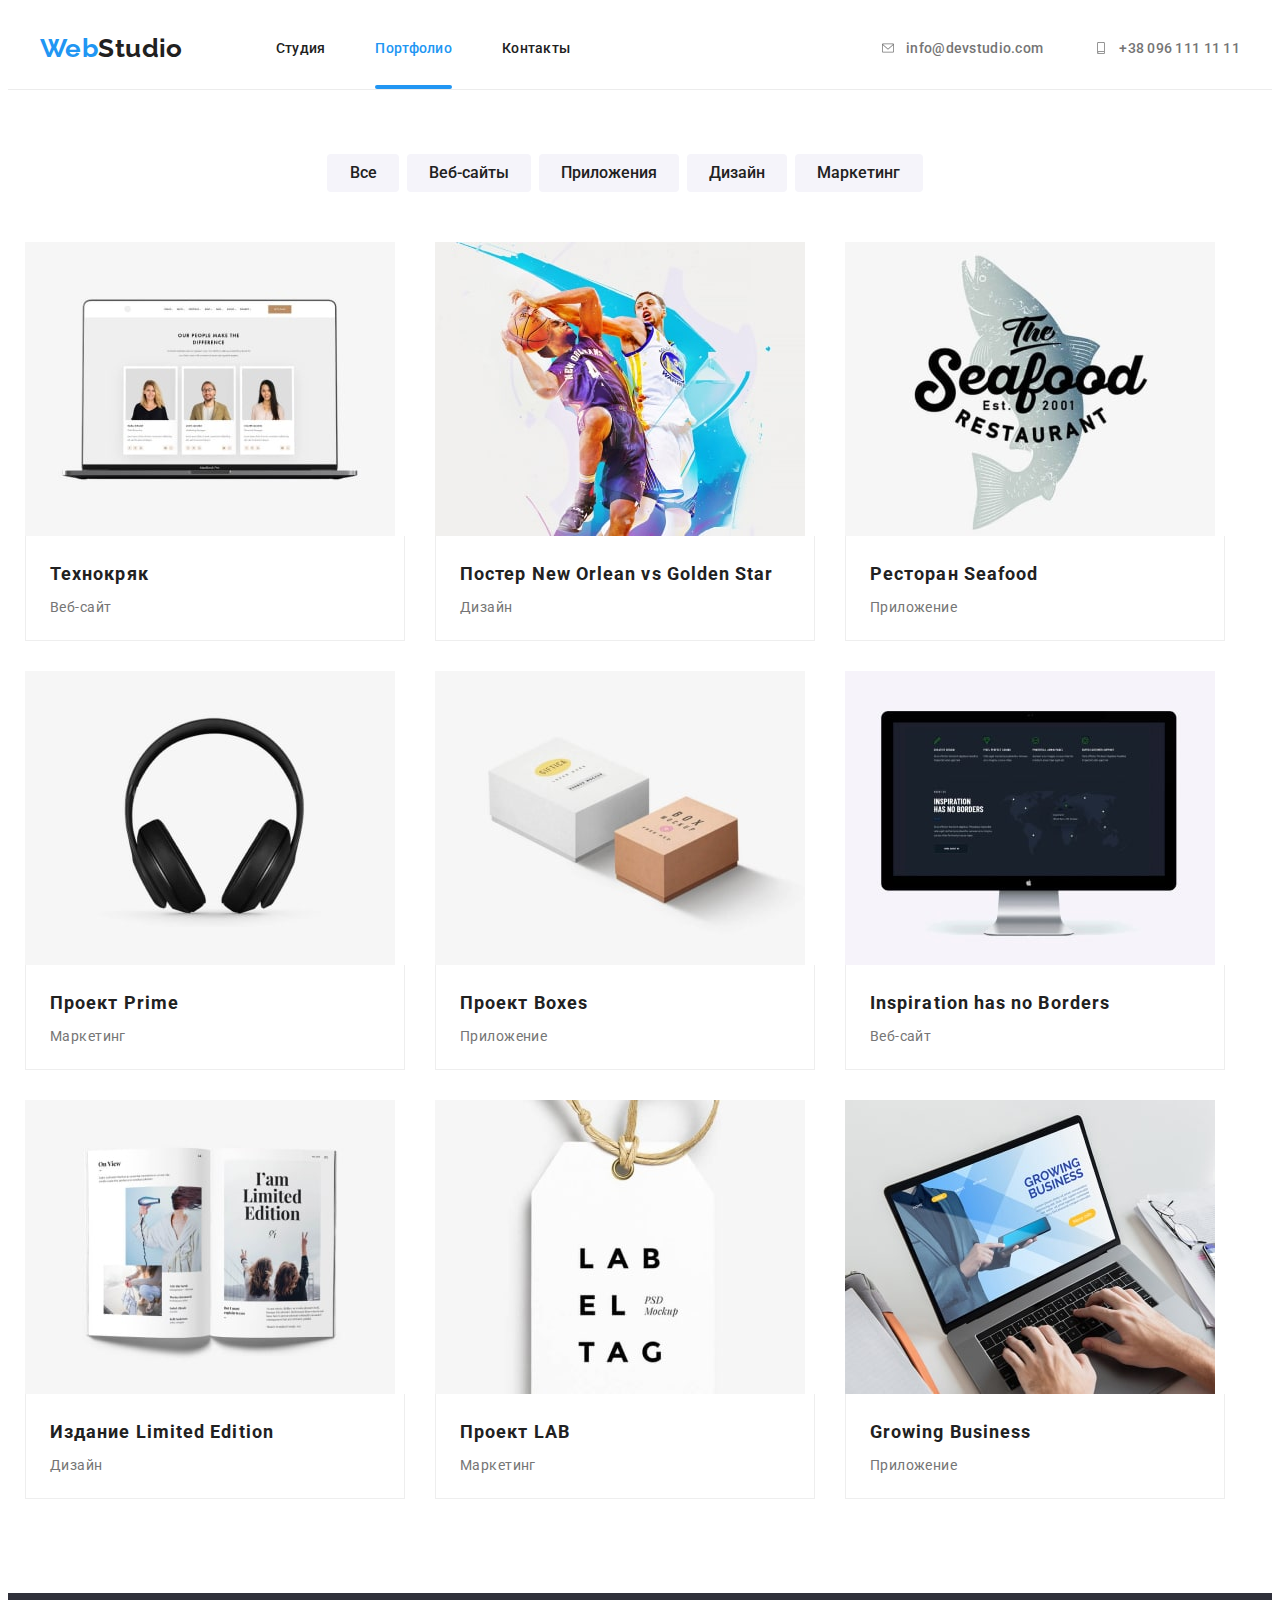
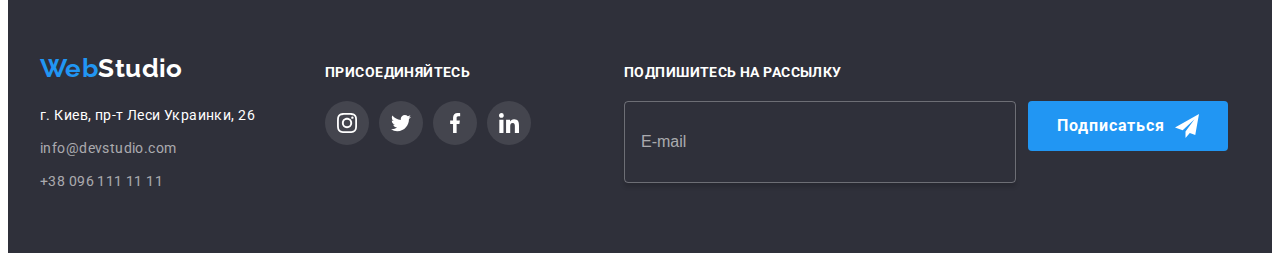
==== portfolio.html @ d6ec1dff "homework-8 created" ====
<!DOCTYPE html>
<html lang="ru">
  <head>
    <meta charset="UTF-8" />
    <meta http-equiv="X-UA-Compatible" content="IE=edge" />
    <meta name="viewport" content="width=device-width, initial-scale=1.0" />
    <title>Студия-портфолио</title>
    <link
      rel="stylesheet"
      href="https://cdnjs.cloudflare.com/ajax/libs/modern-normalize/1.1.0/modern-normalize.min.css"
      integrity="sha512-wpPYUAdjBVSE4KJnH1VR1HeZfpl1ub8YT/NKx4PuQ5NmX2tKuGu6U/JRp5y+Y8XG2tV+wKQpNHVUX03MfMFn9Q=="
      crossorigin="anonymous"
      referrerpolicy="no-referrer"
    />
    <link rel="stylesheet" href="./css/main.min.css" />
    <link rel="preconnect" href="https://fonts.googleapis.com" />
    <link rel="preconnect" href="https://fonts.gstatic.com" crossorigin />
    <link
      href="https://fonts.googleapis.com/css2?family=Raleway:wght@700&family=Roboto:ital,wght@0,400;0,500;0,700;1,900&display=swap"
      rel="stylesheet"
    />
  </head>

  <body>
    <!--Head of page-->
    <!--Head of page-->
    <header class="header">
      <div class="container">
        <a class="logo" href=""
          ><span class="logo--color">Web</span><span>Studio</span></a
        >
        <nav class="nav">
          <ul class="nav__section list">
            <li class="nav__item">
              <a class="nav__links" href="./index.html">Студия</a>
            </li>
            <li class="nav__item">
              <a class="nav__links current-page" href="./portfolio.html"
                >Портфолио</a
              >
            </li>
            <li class="nav__item">
              <a class="nav__links" href="">Контакты</a>
            </li>
          </ul>
        </nav>
        <ul class="contacts list">
          <li class="contacts__item">
            <a class="contact" href="mailto:info@devstudio.com">
              <svg class="contact__icon" width="16" height="12">
                <use href="./images/icons.svg#icon-envelope"></use></svg
              >info@devstudio.com</a
            >
          </li>
          <li class="contact__item">
            <a class="contact" href="tel:+380961111111"
              ><svg class="contact__icon" width="16" height="12">
                <use href="./images/icons.svg#icon-smartphone"></use></svg
              >+38 096 111 11 11</a
            >
          </li>
        </ul>
      </div>
    </header>
    <!--End of head of page-->
    <main>
      <section class="projects section">
        <div class="container">
          <ul class="list filter">
            <li class="filter__item">
              <button class="filter__btn" type="button">Все</button>
            </li>
            <li class="filter__item">
              <button class="filter__btn" type="button">Веб-сайты</button>
            </li>
            <li class="filter__item">
              <button class="filter__btn" type="button">Приложения</button>
            </li>
            <li class="filter__item">
              <button class="filter__btn" type="button">Дизайн</button>
            </li>
            <li class="filter__item">
              <button class="filter__btn" type="button">Маркетинг</button>
            </li>
          </ul>
          <ul class="projects list">
            <li class="projects__item">
              <a class="projects__link" href="">
                <div class="img--wraper">
                  <img
                    src="./images/portfolio-1.jpg"
                    alt="Веб-сатй на ноутбуке"
                    width="370"
                    height="294"
                  />
                  <p class="projects__hide-text">
                    Ресурс предлагает комплексные предложения с разным уровнем
                    функционала и сервисов. Все это позволит посетителю получить
                    исчерпывающие сведения о компании или частном лице.
                  </p>
                </div>
                <div class="projects__description">
                  <h2 class="projects__name">Технокряк</h2>
                  <p class="projects__type">Веб-сайт</p>
                </div>
              </a>
            </li>
            <li class="projects__item">
              <a class="projects__link" href="">
                <div class="img--wraper">
                  <img
                    src="./images/portfolio-2.jpg"
                    alt="Баскетболисты с мячом"
                    width="370"
                    height="294"
                  />
                  <p class="projects__hide-text">
                    Ресурс предлагает комплексные предложения с разным уровнем
                    функционала и сервисов. Все это позволит посетителю получить
                    исчерпывающие сведения о компании или частном лице.
                  </p>
                </div>
                <div class="projects__description">
                  <h2 class="projects__name">
                    Постер New Orlean vs Golden Star
                  </h2>
                  <p class="projects__type">Дизайн</p>
                </div>
              </a>
            </li>
            <li class="projects__item">
              <a class="projects__link" href="">
                <div class="img--wraper">
                  <img
                    src="./images/portfolio-3.jpg"
                    alt="Логотип рыбного ресторана"
                    width="370"
                    height="294"
                  />
                  <p class="projects__hide-text">
                    Ресурс предлагает комплексные предложения с разным уровнем
                    функционала и сервисов. Все это позволит посетителю получить
                    исчерпывающие сведения о компании или частном лице.
                  </p>
                </div>
                <div class="projects__description">
                  <h2 class="projects__name">Ресторан Seafood</h2>
                  <p class="projects__type">Приложение</p>
                </div>
              </a>
            </li>
            <li class="projects__item">
              <a class="projects__link" href="">
                <div class="img--wraper">
                  <img
                    src="./images/portfolio-4.jpg"
                    alt="Наушники"
                    width="370"
                    height="294"
                  />
                  <p class="projects__hide-text">
                    Ресурс предлагает комплексные предложения с разным уровнем
                    функционала и сервисов. Все это позволит посетителю получить
                    исчерпывающие сведения о компании или частном лице.
                  </p>
                </div>
                <div class="projects__description">
                  <h2 class="projects__name">Проект Prime</h2>
                  <p class="projects__type">Маркетинг</p>
                </div>
              </a>
            </li>
            <li class="projects__item">
              <a class="projects__link" href="">
                <div class="img--wraper">
                  <img
                    src="./images/portfolio-5.jpg"
                    alt="Две коробки"
                    width="370"
                    height="294"
                  />
                  <p class="projects__hide-text">
                    Ресурс предлагает комплексные предложения с разным уровнем
                    функционала и сервисов. Все это позволит посетителю получить
                    исчерпывающие сведения о компании или частном лице.
                  </p>
                </div>
                <div class="projects__description">
                  <h2 class="projects__name">Проект Boxes</h2>
                  <p class="projects__type">Приложение</p>
                </div>
              </a>
            </li>
            <li class="projects__item">
              <a class="projects__link" href="">
                <div class="img--wraper">
                  <img
                    src="./images/portfolio-6.jpg"
                    alt="Монитор компьютера"
                    width="370"
                    height="294"
                  />
                  <p class="projects__hide-text">
                    Ресурс предлагает комплексные предложения с разным уровнем
                    функционала и сервисов. Все это позволит посетителю получить
                    исчерпывающие сведения о компании или частном лице.
                  </p>
                </div>
                <div class="projects__description">
                  <h2 class="projects__name">Inspiration has no Borders</h2>
                  <p class="projects__type">Веб-сайт</p>
                </div>
              </a>
            </li>
            <li class="projects__item">
              <a class="projects__link" href="">
                <div class="img--wraper">
                  <img
                    src="./images/portfolio-7.jpg"
                    alt="Разворот журнала"
                    width="370"
                    height="294"
                  />
                  <p class="projects__hide-text">
                    Ресурс предлагает комплексные предложения с разным уровнем
                    функционала и сервисов. Все это позволит посетителю получить
                    исчерпывающие сведения о компании или частном лице.
                  </p>
                </div>
                <div class="projects__description">
                  <h2 class="projects__name">Издание Limited Edition</h2>
                  <p class="projects__type">Дизайн</p>
                </div>
              </a>
            </li>
            <li class="projects__item">
              <a class="projects__link" href="">
                <div class="img--wraper">
                  <img
                    src="./images/portfolio-8.jpg"
                    alt="Бирка с надписью"
                    width="370"
                    height="294"
                  />
                  <p class="projects__hide-text">
                    Ресурс предлагает комплексные предложения с разным уровнем
                    функционала и сервисов. Все это позволит посетителю получить
                    исчерпывающие сведения о компании или частном лице.
                  </p>
                </div>
                <div class="projects__description">
                  <h2 class="projects__name">Проект LAB</h2>
                  <p class="projects__type">Маркетинг</p>
                </div>
              </a>
            </li>
            <li class="projects__item">
              <a class="projects__link" href="">
                <div class="img--wraper">
                  <img
                    src="./images/portfolio-9.jpg"
                    alt="Человек работает за ноутбуком"
                    width="370"
                    height="294"
                  />
                  <p class="projects__hide-text">
                    Ресурс предлагает комплексные предложения с разным уровнем
                    функционала и сервисов. Все это позволит посетителю получить
                    исчерпывающие сведения о компании или частном лице.
                  </p>
                </div>
                <div class="projects__description">
                  <h2 class="projects__name">Growing Business</h2>
                  <p class="projects__type">Приложение</p>
                </div>
              </a>
            </li>
          </ul>
        </div>
      </section>
    </main>
    <!--Footer-->
    <footer class="foot">
      <div class="container footer-cont">
        <div class="logo-address">
          <a class="logo foot-logo" href=""
            ><span class="logo--color">Web</span><span>Studio</span></a
          >
          <address class="address">
            <ul class="list">
              <li class="address__item">
                <p class="address__text">г. Киев, пр-т Леси Украинки, 26</p>
              </li>
              <li class="address__item">
                <a class="address__contact" href="mailto:info@devstudio.com"
                  >info@devstudio.com</a
                >
              </li>
              <li class="address__item">
                <a class="address__contact" href="tel:+380961111111"
                  >+38 096 111 11 11</a
                >
              </li>
            </ul>
          </address>
        </div>
        <div class="footer-social">
          <p class="footer-title">присоединяйтесь</p>
          <ul class="footer-social__list list">
            <li class="footer-social__item">
              <a href="" class="footer-social__link">
                <svg class="footer-social__icon" width="20" height="20">
                  <use href="./images/icons.svg#icon-instagram"></use>
                </svg>
              </a>
            </li>
            <li class="footer-social__item">
              <a href="" class="footer-social__link">
                <svg class="footer-social__icon" width="20" height="20">
                  <use href="./images/icons.svg#icon-twitter"></use>
                </svg>
              </a>
            </li>
            <li class="footer-social__item">
              <a href="" class="footer-social__link">
                <svg class="footer-social__icon" width="20" height="20">
                  <use href="./images/icons.svg#icon-facebook"></use>
                </svg>
              </a>
            </li>
            <li class="footer-social__item">
              <a href="" class="footer-social__link">
                <svg class="footer-social__icon" width="20" height="20">
                  <use href="./images/icons.svg#icon-linkedin"></use>
                </svg>
              </a>
            </li>
          </ul>
        </div>
        <div class="mailing">
          <p class="footer-title">подпишитесь на рассылку</p>
          <form class="email-form">
            <input
              type="email"
              placeholder="E-mail"
              name="email-input"
              id="email-input"
              class="email-form__input"
            />
            <button class="email-form__btn" type="submit">
              <span>Подписаться</span
              ><svg class="email-form__icon" width="24" height="24">
                <use href="./images/icons.svg#icon-send"></use>
              </svg>
            </button>
          </form>
        </div>
      </div>
    </footer>
  </body>
</html>
---- css/main.min.css ----
:root{--title-color: #212121;--white-color: #ffffff;--link-color: #2196f3;--main-text-color: #757575;--icon-color: #afb1b8;--trans-time: 250ms cubic-bezier(0.4, 0, 0.2, 1)}p,h1,h2,h3,h4,h5,ul{margin:0;padding:0}img{display:block}.list{list-style:none}body{font-family:"Roboto",sans-serif;font-weight:400;font-size:14px;line-height:1.7;letter-spacing:.03em;background-color:var(--white-color);color:var(--main-text-color)}.container{width:1200px;padding-left:15px;padding-right:15px;margin:0 auto}.section{padding-top:94px;padding-bottom:94px}.section__title{font-weight:700;font-size:36px;line-height:1.2;text-align:center;color:var(--title-color);margin-bottom:50px}.logo{text-decoration:none;font-family:"Raleway","Gill Sans","Gill Sans MT",Calibri,"Trebuchet MS",sans-serif;font-weight:700;font-size:26px;line-height:1.2;color:var(--title-color)}.img--wraper{position:relative;overflow:hidden}.logo--color{color:var(--link-color)}.header .container{display:flex;align-items:center}.header{border-bottom:1px solid #ececec}.nav{margin-left:93px}.nav__section{display:flex}.nav__item{display:block}.nav__item:not(:last-child){margin-right:50px}.nav__links{display:block;text-decoration:none;font-weight:500;font-size:14px;line-height:1.2;letter-spacing:.02em;color:var(--title-color);padding-top:32px;padding-bottom:32px;transition:color var(--trans-time)}.nav__links:hover,.nav__links:focus{color:var(--link-color)}.current-page{color:var(--link-color);position:relative}.current-page::after{content:"";display:block;width:100%;height:4px;background:var(--link-color);border-radius:2px;position:absolute;left:0;bottom:0}.contact{text-decoration:none;font-weight:500;font-size:14px;line-height:1.2;letter-spacing:.02em;color:var(--main-text-color);display:flex;align-items:center;transition:color var(--trans-time)}.contact:hover,.contact:focus{color:var(--link-color)}.contacts{display:flex;margin-left:auto}.contacts__item:not(:last-child){margin-right:50px}.contact__icon{display:block;margin-right:10px;fill:currentColor}.hero{max-width:1600px;margin:0 auto;background-color:#2f303a;padding-top:200px;padding-bottom:200px;text-align:center;background-image:linear-gradient(rgba(47, 48, 58, 0.4), rgba(47, 48, 58, 0.4)),url(../images/hero-bg.jpg);background-position:center}.hero .container{max-width:696px}.hero__title{font-weight:900;font-size:44px;line-height:1.36;text-align:center;letter-spacing:.06em;text-transform:uppercase;color:var(--white-color);max-width:696px;margin:auto;margin-bottom:30px}.hero__btn{font-family:"Roboto";font-weight:700;font-size:16px;line-height:1.88;text-align:center;padding:10px 32px;letter-spacing:.06em;cursor:pointer;background-color:var(--link-color);color:var(--white-color);border:none;border-radius:4px;transition:background-color var(--trans-time)}.hero__btn:hover,.hero__btn:focus{background-color:#188ce8}.skills__list{display:flex;margin-left:-30px}.skills__item{flex-basis:calc((100% - 120px)/4);margin-left:30px}.skills__card{display:flex;width:270px;height:120px;margin-bottom:30px;border-radius:4px;background-color:#f5f4fa;align-items:center;justify-content:center}.skills__title{font-weight:700;font-size:14px;line-height:1.2;text-transform:uppercase;color:var(--title-color);margin-bottom:10px}.what-doing{padding-top:0}.what-doing__list{display:flex;margin-left:-30px}.what-doing__item{flex-basis:calc((100% - 90px)/3);margin-left:30px}.what-doing__text{display:block;position:absolute;left:0;bottom:0;width:370px;height:70px;padding:27px 82px;text-align:center;text-transform:uppercase;font-weight:700;font-size:14px;line-height:1.15;color:var(--white-color);background-color:rgba(47,48,58,.8)}.team{background-color:#f5f4fa}.team-list{display:flex;margin-left:-30px}.name-card{flex-basis:calc((100% - 120px)/4);margin-left:30px;background:var(--white-color);box-shadow:0px 1px 3px rgba(0,0,0,.12),0px 1px 1px rgba(0,0,0,.14),0px 2px 1px rgba(0,0,0,.2);border-radius:0px 0px 4px 4px}.name-card__title{font-weight:500;font-size:16px;line-height:1.2;text-align:center;color:var(--title-color);margin-bottom:10px}.name-card__position{font-size:16px;line-height:1.2;text-align:center;margin-bottom:16px}.name-card__description{padding:30px 32px}.team-social{display:flex}.team-social__item:not(:last-child){margin-right:10px}.team-social__link{width:44px;height:44px;border-radius:50%;display:flex;justify-content:center;align-items:center;fill:var(--icon-color);transition:background-color var(--trans-time),fill var(--trans-time)}.team-social__link:hover,.team-social__link:focus{background-color:var(--link-color);fill:var(--white-color)}.clients__list{display:flex}.clients__item:not(:last-child){margin-right:30px}.clients__link{display:flex;width:170px;height:92px;border:1px solid var(--icon-color);box-sizing:border-box;border-radius:4px;fill:var(--icon-color);justify-content:center;align-items:center;transition:border-color var(--trans-time),fill var(--trans-time)}.clients__link:hover,.clients__link:focus{border-color:var(--link-color);fill:var(--link-color)}.clients__logo{display:flex}.filter{display:flex;justify-content:center;margin-bottom:50px}.filter__item:not(:last-child){margin-right:8px}.filter__btn{font-family:"Roboto";border:none;font-weight:500;font-size:16px;line-height:1.6;text-align:center;cursor:pointer;background-color:#f5f4fa;color:var(--title-color);padding:6.56px 22.11px;border-radius:4px;transition:background-color var(--trans-time),color var(--trans-time),box-shadow var(--trans-time)}.filter__btn:hover,.filter__btn:focus,.filter__btn:active{background-color:var(--link-color);color:var(--white-color);box-shadow:0px 3px 1px rgba(0,0,0,.1),0px 1px 2px rgba(0,0,0,.08),0px 2px 2px rgba(0,0,0,.12)}.projects{display:flex;flex-wrap:wrap;margin-left:-30px;margin-top:-30px}.projects__item{margin-left:30px;margin-top:30px;flex-basis:calc(33.3333333333% - 30px)}.projects__link{display:block;box-sizing:border-box;text-decoration:none;color:var(--main-text-color);transition:box-shadow var(--trans-time)}.projects__link:hover,.projects__link:focus{box-shadow:0px 1px 1px rgba(0,0,0,.12),0px 4px 4px rgba(0,0,0,.06),1px 4px 6px rgba(0,0,0,.16)}.projects__description{padding:20px 24px;border-left:1px solid #eee;border-right:1px solid #eee;border-bottom:1px solid #eee}.projects__name{font-weight:700;font-size:18px;line-height:2;letter-spacing:.06em;color:var(--title-color);margin-bottom:4px}.projects__hide-text{display:block;position:absolute;width:100%;height:100%;padding:63px 24px;font-size:18px;line-height:1.56;color:var(--white-color);background-color:rgba(33,150,243,.9);transition:transform var(--trans-time)}.projects__link:hover .projects__hide-text,.projects__link:focus .projects__hide-text{transform:translateY(-100%)}.foot{background-color:#2f303a;padding-top:60px;padding-bottom:60px}.foot-logo{display:block;color:var(--white-color);margin-bottom:20px}.address__text{font-style:normal;font-size:14px;line-height:1.7;color:var(--white-color)}.address__contact{text-decoration:none;font-style:normal;font-size:14px;line-height:1.7px;color:rgba(255,255,255,.6);transition:color var(--trans-time)}.address__contact:hover,.address__contact:focus{color:var(--white-color)}.address__item:not(:last-child){margin-bottom:9px}.footer-title{font-weight:700;font-size:14px;line-height:1.2;text-transform:uppercase;color:var(--white-color);margin-bottom:20px}.footer-social__list{display:flex}.footer-social__item:not(:last-child){margin-right:10px}.footer-social__link{width:44px;height:44px;border-radius:50%;display:flex;justify-content:center;align-items:center;fill:var(--white-color);background-color:rgba(255,255,255,.1);transition:background-color var(--trans-time)}.footer-social__link:hover,.footer-social__link:focus{background-color:var(--link-color)}.footer-cont{display:flex;align-items:baseline}.footer-social{margin-left:70px}.mailing{margin-left:93px}.email-form{display:flex;height:50px}.email-form__input{width:358px;height:100%;margin-right:12px;padding:15px 16px;font-size:16px;line-height:1.25;border:1px solid rgba(255,255,255,.3);box-shadow:0px 4px 4px rgba(0,0,0,.15);border-radius:4px;background-color:rgba(0,0,0,0);color:var(--white-color)}.email-form__input::placeholder{font-size:16px;line-height:1.25;color:rgba(255,255,255,.6)}.email-form__btn{display:flex;align-items:center;width:200px;height:50px;padding-top:10px;padding-bottom:10px;justify-content:center;font-family:"Roboto";font-weight:700;font-size:16px;line-height:1.88;letter-spacing:.06em;cursor:pointer;background-color:var(--link-color);color:var(--white-color);border:none;border-radius:4px;transition:background-color var(--trans-time)}.email-form__btn:hover,.email-form__btn:focus{background-color:#188ce8}.email-form__icon{margin-left:10px;fill:var(--white-color)}.backdrop{position:fixed;width:100%;height:100%;top:0;background-color:rgba(0,0,0,.2);transition:opacity var(--trans-time),visibility var(--trans-time)}.modal{position:absolute;top:50%;left:50%;transform:translate(-50%, -50%) scale(1);min-width:528px;min-height:581px;padding:40px;background:var(--white-color);box-shadow:0px 1px 3px rgba(0,0,0,.12),0px 1px 1px rgba(0,0,0,.14),0px 2px 1px rgba(0,0,0,.2);border-radius:4px;transition:transform var(--trans-time),opacity var(--trans-time)}.backdrop .is-hidden .modal{transform:scale(2.5);opacity:.2}.modal__close-btn{position:absolute;display:flex;align-items:center;justify-content:center;top:8px;right:8px;width:30px;height:30px;border-radius:50%;border:1px solid rgba(0,0,0,.1);background-color:rgba(0,0,0,0);cursor:pointer;transition:fill var(--trans-time)}.modal__close-btn:hover,.modal__close-btn:focus{fill:var(--link-color)}.is-hidden{opacity:0;visibility:hidden;pointer-events:none}.modal__title{margin-bottom:12px;font-weight:700;font-size:20px;line-height:1.15;text-align:center;letter-spacing:.03em;color:var(--title-color)}.client-form__label{display:block;margin-bottom:4px;font-size:12px;line-height:1.2;letter-spacing:.01em}.client-form__input{width:100%;height:40px;margin-bottom:10px;padding-left:42px;padding-top:12px;padding-bottom:12px;border:1px solid rgba(33,33,33,.2);border-radius:4px;outline:none;transition:border-color var(--trans-time);cursor:pointer}.input-wrap{position:relative}.client-form__icon{position:absolute;top:0;left:12px;transform:translateY(11px);transition:fill var(--link-color)}.client-form__input:focus{border-color:var(--link-color)}.client-form__input:focus+.client-form__icon{fill:var(--link-color)}.client-form__text{width:100%;height:120px;margin-bottom:20px;padding:12px 16px;border:1px solid rgba(33,33,33,.2);border-radius:4px;outline:none;transition:border-color var(--trans-time);cursor:pointer;resize:none}.client-form__text:focus{border-color:var(--link-color)}.license{display:flex;justify-content:center;align-items:center;margin-bottom:30px}.license__agreement{display:flex;justify-content:center;align-items:center}.license__link{display:inline-block;margin-left:5px;color:var(--link-color)}.license__agreement span{width:16px;height:15px;margin-right:7px;border:2px solid var(--title-color);border-radius:2px;display:flex;justify-content:center;align-items:center;transition:background-color var(--trans-time),border var(--trans-time),border-color var(--trans-time)}.license__check-icon{fill:rgba(0,0,0,0);transition:fill var(--trans-time)}.check-box:checked+.license__agreement span{background-color:var(--link-color);border:none}.check-box:checked+.license__agreement .license__check-icon{fill:var(--white-color)}.check-box:focus+.license__agreement span{border-color:var(--link-color)}.check-box{position:absolute;width:1px;height:1px;margin:-1px;border:0;padding:0;white-space:nowrap;clip-path:inset(100%);clip:rect(0 0 0 0);overflow:hidden}.client-form__send-btn{display:block;width:200px;height:50px;margin:0 auto;font-family:"Roboto";font-weight:700;font-size:16px;line-height:1.88;text-align:center;padding-top:10px;padding-bottom:10px;letter-spacing:.06em;cursor:pointer;background-color:var(--link-color);color:var(--white-color);border:none;box-shadow:0px 4px 4px rgba(0,0,0,.15);border-radius:4px;transition:background-color var(--trans-time)}.client-form__send-btn:hover,.client-form__send-btn:focus{background-color:#188ce8}/*# sourceMappingURL=main.min.css.map */
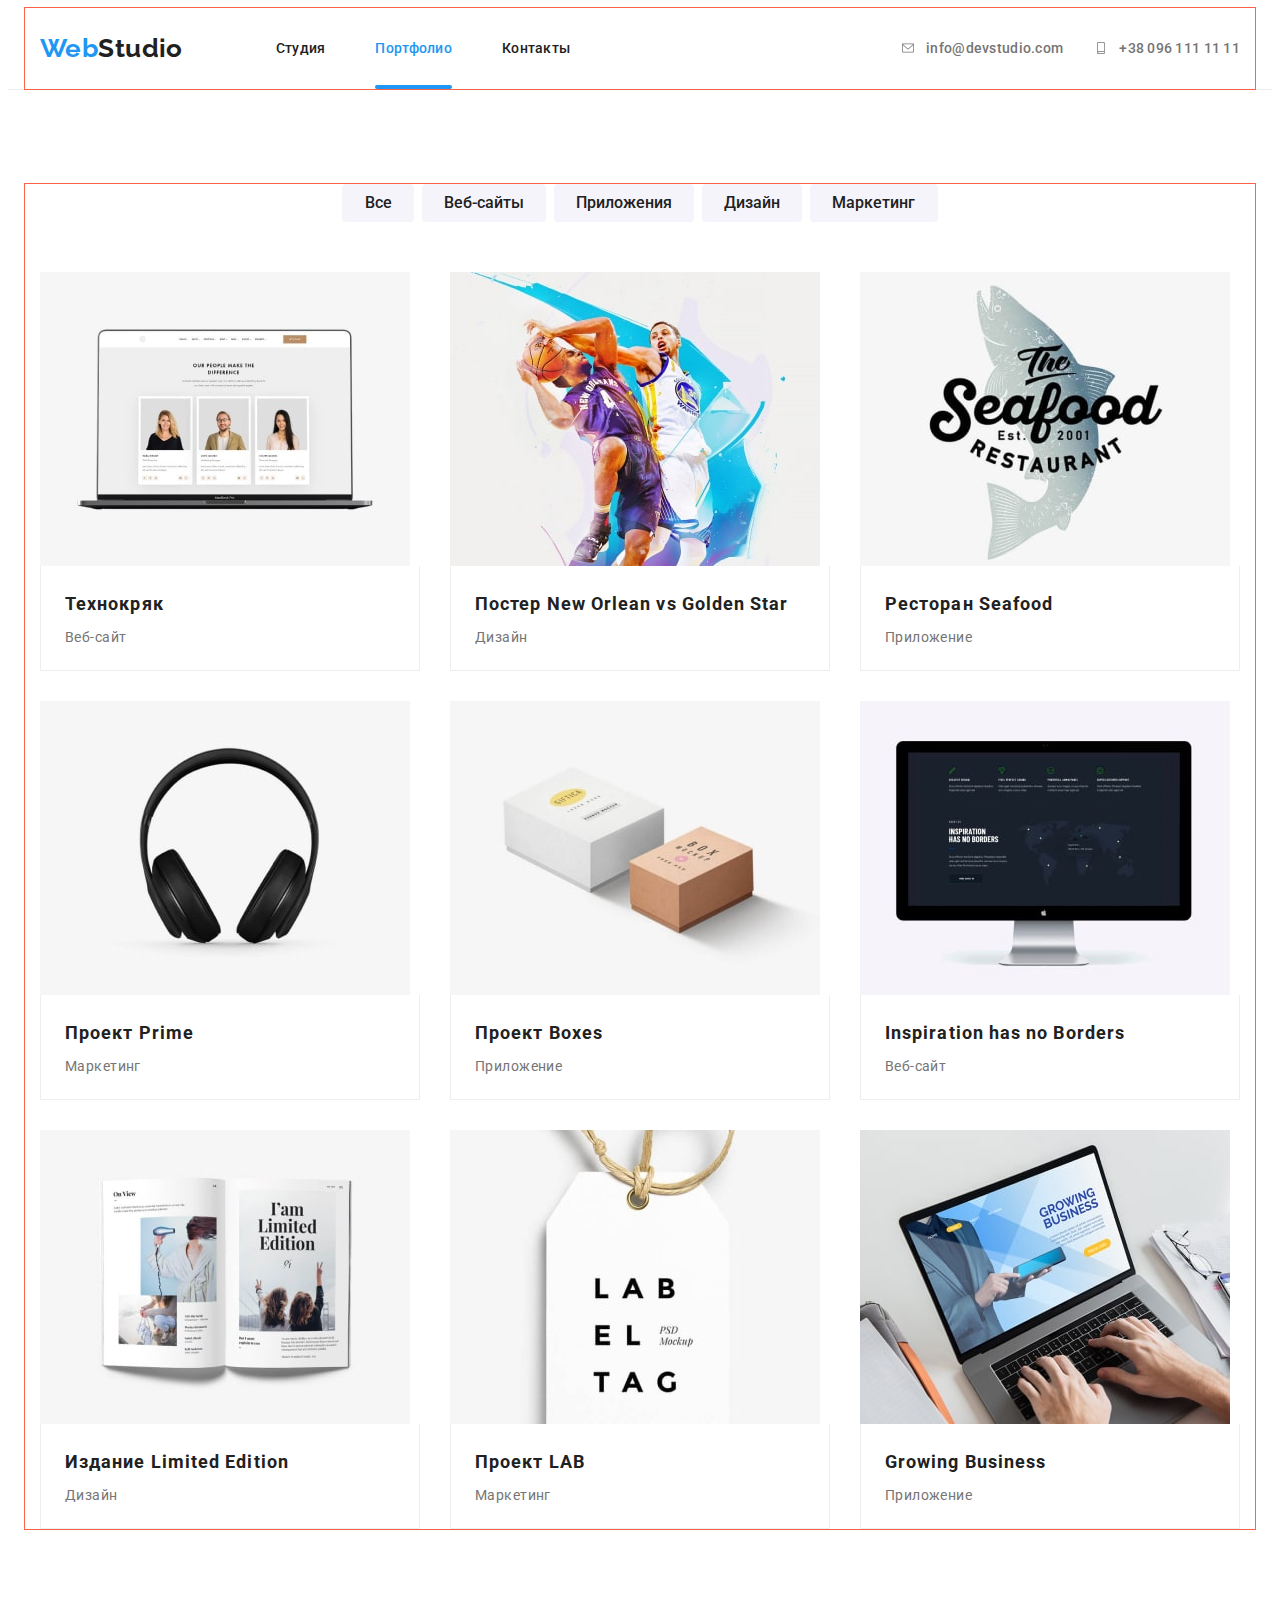
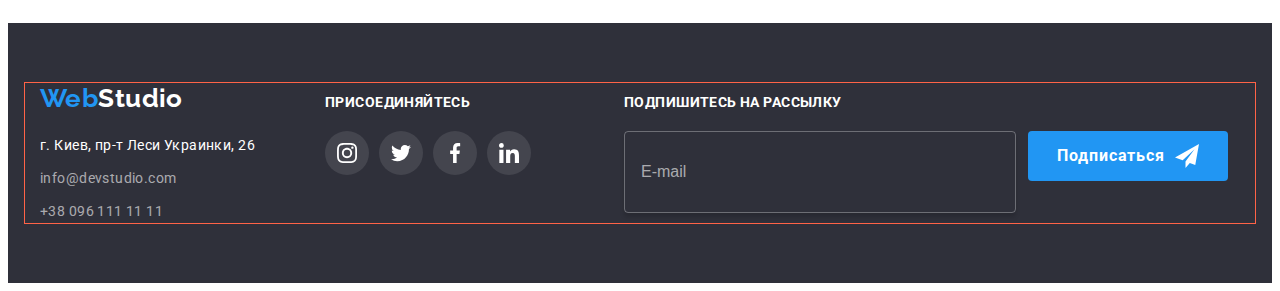
==== commit ad9c572d: "homework-8--mobile and modal left" ====
--- a/portfolio.html
+++ b/portfolio.html
@@ -83,7 +83,7 @@
               <button class="filter__btn" type="button">Маркетинг</button>
             </li>
           </ul>
-          <ul class="projects list">
+          <ul class="projects-list list">
             <li class="projects__item">
               <a class="projects__link" href="">
                 <div class="img--wraper">
@@ -282,60 +282,62 @@
     <!--Footer-->
     <footer class="foot">
       <div class="container footer-cont">
-        <div class="logo-address">
-          <a class="logo foot-logo" href=""
-            ><span class="logo--color">Web</span><span>Studio</span></a
-          >
-          <address class="address">
-            <ul class="list">
-              <li class="address__item">
-                <p class="address__text">г. Киев, пр-т Леси Украинки, 26</p>
+        <div class="tablet--wrapper">
+          <div class="logo-address">
+            <a class="logo foot-logo" href=""
+              ><span class="logo--color">Web</span><span>Studio</span></a
+            >
+            <address class="address">
+              <ul class="list">
+                <li class="address__item">
+                  <p class="address__text">г. Киев, пр-т Леси Украинки, 26</p>
+                </li>
+                <li class="address__item">
+                  <a class="address__contact" href="mailto:info@devstudio.com"
+                    >info@devstudio.com</a
+                  >
+                </li>
+                <li class="address__item">
+                  <a class="address__contact" href="tel:+380961111111"
+                    >+38 096 111 11 11</a
+                  >
+                </li>
+              </ul>
+            </address>
+          </div>
+          <div class="footer-social">
+            <p class="footer-title">присоединяйтесь</p>
+            <ul class="footer-social__list list">
+              <li class="footer-social__item">
+                <a href="" class="footer-social__link">
+                  <svg class="footer-social__icon" width="20" height="20">
+                    <use href="./images/icons.svg#icon-instagram"></use>
+                  </svg>
+                </a>
               </li>
-              <li class="address__item">
-                <a class="address__contact" href="mailto:info@devstudio.com"
-                  >info@devstudio.com</a
-                >
+              <li class="footer-social__item">
+                <a href="" class="footer-social__link">
+                  <svg class="footer-social__icon" width="20" height="20">
+                    <use href="./images/icons.svg#icon-twitter"></use>
+                  </svg>
+                </a>
               </li>
-              <li class="address__item">
-                <a class="address__contact" href="tel:+380961111111"
-                  >+38 096 111 11 11</a
-                >
+              <li class="footer-social__item">
+                <a href="" class="footer-social__link">
+                  <svg class="footer-social__icon" width="20" height="20">
+                    <use href="./images/icons.svg#icon-facebook"></use>
+                  </svg>
+                </a>
+              </li>
+              <li class="footer-social__item">
+                <a href="" class="footer-social__link">
+                  <svg class="footer-social__icon" width="20" height="20">
+                    <use href="./images/icons.svg#icon-linkedin"></use>
+                  </svg>
+                </a>
               </li>
             </ul>
-          </address>
-        </div>
-        <div class="footer-social">
-          <p class="footer-title">присоединяйтесь</p>
-          <ul class="footer-social__list list">
-            <li class="footer-social__item">
-              <a href="" class="footer-social__link">
-                <svg class="footer-social__icon" width="20" height="20">
-                  <use href="./images/icons.svg#icon-instagram"></use>
-                </svg>
-              </a>
-            </li>
-            <li class="footer-social__item">
-              <a href="" class="footer-social__link">
-                <svg class="footer-social__icon" width="20" height="20">
-                  <use href="./images/icons.svg#icon-twitter"></use>
-                </svg>
-              </a>
-            </li>
-            <li class="footer-social__item">
-              <a href="" class="footer-social__link">
-                <svg class="footer-social__icon" width="20" height="20">
-                  <use href="./images/icons.svg#icon-facebook"></use>
-                </svg>
-              </a>
-            </li>
-            <li class="footer-social__item">
-              <a href="" class="footer-social__link">
-                <svg class="footer-social__icon" width="20" height="20">
-                  <use href="./images/icons.svg#icon-linkedin"></use>
-                </svg>
-              </a>
-            </li>
-          </ul>
+          </div>
         </div>
         <div class="mailing">
           <p class="footer-title">подпишитесь на рассылку</p>
--- a/css/main.min.css
+++ b/css/main.min.css
@@ -1 +1 @@
-:root{--title-color: #212121;--white-color: #ffffff;--link-color: #2196f3;--main-text-color: #757575;--icon-color: #afb1b8;--trans-time: 250ms cubic-bezier(0.4, 0, 0.2, 1)}p,h1,h2,h3,h4,h5,ul{margin:0;padding:0}img{display:block}.list{list-style:none}body{font-family:"Roboto",sans-serif;font-weight:400;font-size:14px;line-height:1.7;letter-spacing:.03em;background-color:var(--white-color);color:var(--main-text-color)}.container{width:1200px;padding-left:15px;padding-right:15px;margin:0 auto}.section{padding-top:94px;padding-bottom:94px}.section__title{font-weight:700;font-size:36px;line-height:1.2;text-align:center;color:var(--title-color);margin-bottom:50px}.logo{text-decoration:none;font-family:"Raleway","Gill Sans","Gill Sans MT",Calibri,"Trebuchet MS",sans-serif;font-weight:700;font-size:26px;line-height:1.2;color:var(--title-color)}.img--wraper{position:relative;overflow:hidden}.logo--color{color:var(--link-color)}.header .container{display:flex;align-items:center}.header{border-bottom:1px solid #ececec}.nav{margin-left:93px}.nav__section{display:flex}.nav__item{display:block}.nav__item:not(:last-child){margin-right:50px}.nav__links{display:block;text-decoration:none;font-weight:500;font-size:14px;line-height:1.2;letter-spacing:.02em;color:var(--title-color);padding-top:32px;padding-bottom:32px;transition:color var(--trans-time)}.nav__links:hover,.nav__links:focus{color:var(--link-color)}.current-page{color:var(--link-color);position:relative}.current-page::after{content:"";display:block;width:100%;height:4px;background:var(--link-color);border-radius:2px;position:absolute;left:0;bottom:0}.contact{text-decoration:none;font-weight:500;font-size:14px;line-height:1.2;letter-spacing:.02em;color:var(--main-text-color);display:flex;align-items:center;transition:color var(--trans-time)}.contact:hover,.contact:focus{color:var(--link-color)}.contacts{display:flex;margin-left:auto}.contacts__item:not(:last-child){margin-right:50px}.contact__icon{display:block;margin-right:10px;fill:currentColor}.hero{max-width:1600px;margin:0 auto;background-color:#2f303a;padding-top:200px;padding-bottom:200px;text-align:center;background-image:linear-gradient(rgba(47, 48, 58, 0.4), rgba(47, 48, 58, 0.4)),url(../images/hero-bg.jpg);background-position:center}.hero .container{max-width:696px}.hero__title{font-weight:900;font-size:44px;line-height:1.36;text-align:center;letter-spacing:.06em;text-transform:uppercase;color:var(--white-color);max-width:696px;margin:auto;margin-bottom:30px}.hero__btn{font-family:"Roboto";font-weight:700;font-size:16px;line-height:1.88;text-align:center;padding:10px 32px;letter-spacing:.06em;cursor:pointer;background-color:var(--link-color);color:var(--white-color);border:none;border-radius:4px;transition:background-color var(--trans-time)}.hero__btn:hover,.hero__btn:focus{background-color:#188ce8}.skills__list{display:flex;margin-left:-30px}.skills__item{flex-basis:calc((100% - 120px)/4);margin-left:30px}.skills__card{display:flex;width:270px;height:120px;margin-bottom:30px;border-radius:4px;background-color:#f5f4fa;align-items:center;justify-content:center}.skills__title{font-weight:700;font-size:14px;line-height:1.2;text-transform:uppercase;color:var(--title-color);margin-bottom:10px}.what-doing{padding-top:0}.what-doing__list{display:flex;margin-left:-30px}.what-doing__item{flex-basis:calc((100% - 90px)/3);margin-left:30px}.what-doing__text{display:block;position:absolute;left:0;bottom:0;width:370px;height:70px;padding:27px 82px;text-align:center;text-transform:uppercase;font-weight:700;font-size:14px;line-height:1.15;color:var(--white-color);background-color:rgba(47,48,58,.8)}.team{background-color:#f5f4fa}.team-list{display:flex;margin-left:-30px}.name-card{flex-basis:calc((100% - 120px)/4);margin-left:30px;background:var(--white-color);box-shadow:0px 1px 3px rgba(0,0,0,.12),0px 1px 1px rgba(0,0,0,.14),0px 2px 1px rgba(0,0,0,.2);border-radius:0px 0px 4px 4px}.name-card__title{font-weight:500;font-size:16px;line-height:1.2;text-align:center;color:var(--title-color);margin-bottom:10px}.name-card__position{font-size:16px;line-height:1.2;text-align:center;margin-bottom:16px}.name-card__description{padding:30px 32px}.team-social{display:flex}.team-social__item:not(:last-child){margin-right:10px}.team-social__link{width:44px;height:44px;border-radius:50%;display:flex;justify-content:center;align-items:center;fill:var(--icon-color);transition:background-color var(--trans-time),fill var(--trans-time)}.team-social__link:hover,.team-social__link:focus{background-color:var(--link-color);fill:var(--white-color)}.clients__list{display:flex}.clients__item:not(:last-child){margin-right:30px}.clients__link{display:flex;width:170px;height:92px;border:1px solid var(--icon-color);box-sizing:border-box;border-radius:4px;fill:var(--icon-color);justify-content:center;align-items:center;transition:border-color var(--trans-time),fill var(--trans-time)}.clients__link:hover,.clients__link:focus{border-color:var(--link-color);fill:var(--link-color)}.clients__logo{display:flex}.filter{display:flex;justify-content:center;margin-bottom:50px}.filter__item:not(:last-child){margin-right:8px}.filter__btn{font-family:"Roboto";border:none;font-weight:500;font-size:16px;line-height:1.6;text-align:center;cursor:pointer;background-color:#f5f4fa;color:var(--title-color);padding:6.56px 22.11px;border-radius:4px;transition:background-color var(--trans-time),color var(--trans-time),box-shadow var(--trans-time)}.filter__btn:hover,.filter__btn:focus,.filter__btn:active{background-color:var(--link-color);color:var(--white-color);box-shadow:0px 3px 1px rgba(0,0,0,.1),0px 1px 2px rgba(0,0,0,.08),0px 2px 2px rgba(0,0,0,.12)}.projects{display:flex;flex-wrap:wrap;margin-left:-30px;margin-top:-30px}.projects__item{margin-left:30px;margin-top:30px;flex-basis:calc(33.3333333333% - 30px)}.projects__link{display:block;box-sizing:border-box;text-decoration:none;color:var(--main-text-color);transition:box-shadow var(--trans-time)}.projects__link:hover,.projects__link:focus{box-shadow:0px 1px 1px rgba(0,0,0,.12),0px 4px 4px rgba(0,0,0,.06),1px 4px 6px rgba(0,0,0,.16)}.projects__description{padding:20px 24px;border-left:1px solid #eee;border-right:1px solid #eee;border-bottom:1px solid #eee}.projects__name{font-weight:700;font-size:18px;line-height:2;letter-spacing:.06em;color:var(--title-color);margin-bottom:4px}.projects__hide-text{display:block;position:absolute;width:100%;height:100%;padding:63px 24px;font-size:18px;line-height:1.56;color:var(--white-color);background-color:rgba(33,150,243,.9);transition:transform var(--trans-time)}.projects__link:hover .projects__hide-text,.projects__link:focus .projects__hide-text{transform:translateY(-100%)}.foot{background-color:#2f303a;padding-top:60px;padding-bottom:60px}.foot-logo{display:block;color:var(--white-color);margin-bottom:20px}.address__text{font-style:normal;font-size:14px;line-height:1.7;color:var(--white-color)}.address__contact{text-decoration:none;font-style:normal;font-size:14px;line-height:1.7px;color:rgba(255,255,255,.6);transition:color var(--trans-time)}.address__contact:hover,.address__contact:focus{color:var(--white-color)}.address__item:not(:last-child){margin-bottom:9px}.footer-title{font-weight:700;font-size:14px;line-height:1.2;text-transform:uppercase;color:var(--white-color);margin-bottom:20px}.footer-social__list{display:flex}.footer-social__item:not(:last-child){margin-right:10px}.footer-social__link{width:44px;height:44px;border-radius:50%;display:flex;justify-content:center;align-items:center;fill:var(--white-color);background-color:rgba(255,255,255,.1);transition:background-color var(--trans-time)}.footer-social__link:hover,.footer-social__link:focus{background-color:var(--link-color)}.footer-cont{display:flex;align-items:baseline}.footer-social{margin-left:70px}.mailing{margin-left:93px}.email-form{display:flex;height:50px}.email-form__input{width:358px;height:100%;margin-right:12px;padding:15px 16px;font-size:16px;line-height:1.25;border:1px solid rgba(255,255,255,.3);box-shadow:0px 4px 4px rgba(0,0,0,.15);border-radius:4px;background-color:rgba(0,0,0,0);color:var(--white-color)}.email-form__input::placeholder{font-size:16px;line-height:1.25;color:rgba(255,255,255,.6)}.email-form__btn{display:flex;align-items:center;width:200px;height:50px;padding-top:10px;padding-bottom:10px;justify-content:center;font-family:"Roboto";font-weight:700;font-size:16px;line-height:1.88;letter-spacing:.06em;cursor:pointer;background-color:var(--link-color);color:var(--white-color);border:none;border-radius:4px;transition:background-color var(--trans-time)}.email-form__btn:hover,.email-form__btn:focus{background-color:#188ce8}.email-form__icon{margin-left:10px;fill:var(--white-color)}.backdrop{position:fixed;width:100%;height:100%;top:0;background-color:rgba(0,0,0,.2);transition:opacity var(--trans-time),visibility var(--trans-time)}.modal{position:absolute;top:50%;left:50%;transform:translate(-50%, -50%) scale(1);min-width:528px;min-height:581px;padding:40px;background:var(--white-color);box-shadow:0px 1px 3px rgba(0,0,0,.12),0px 1px 1px rgba(0,0,0,.14),0px 2px 1px rgba(0,0,0,.2);border-radius:4px;transition:transform var(--trans-time),opacity var(--trans-time)}.backdrop .is-hidden .modal{transform:scale(2.5);opacity:.2}.modal__close-btn{position:absolute;display:flex;align-items:center;justify-content:center;top:8px;right:8px;width:30px;height:30px;border-radius:50%;border:1px solid rgba(0,0,0,.1);background-color:rgba(0,0,0,0);cursor:pointer;transition:fill var(--trans-time)}.modal__close-btn:hover,.modal__close-btn:focus{fill:var(--link-color)}.is-hidden{opacity:0;visibility:hidden;pointer-events:none}.modal__title{margin-bottom:12px;font-weight:700;font-size:20px;line-height:1.15;text-align:center;letter-spacing:.03em;color:var(--title-color)}.client-form__label{display:block;margin-bottom:4px;font-size:12px;line-height:1.2;letter-spacing:.01em}.client-form__input{width:100%;height:40px;margin-bottom:10px;padding-left:42px;padding-top:12px;padding-bottom:12px;border:1px solid rgba(33,33,33,.2);border-radius:4px;outline:none;transition:border-color var(--trans-time);cursor:pointer}.input-wrap{position:relative}.client-form__icon{position:absolute;top:0;left:12px;transform:translateY(11px);transition:fill var(--link-color)}.client-form__input:focus{border-color:var(--link-color)}.client-form__input:focus+.client-form__icon{fill:var(--link-color)}.client-form__text{width:100%;height:120px;margin-bottom:20px;padding:12px 16px;border:1px solid rgba(33,33,33,.2);border-radius:4px;outline:none;transition:border-color var(--trans-time);cursor:pointer;resize:none}.client-form__text:focus{border-color:var(--link-color)}.license{display:flex;justify-content:center;align-items:center;margin-bottom:30px}.license__agreement{display:flex;justify-content:center;align-items:center}.license__link{display:inline-block;margin-left:5px;color:var(--link-color)}.license__agreement span{width:16px;height:15px;margin-right:7px;border:2px solid var(--title-color);border-radius:2px;display:flex;justify-content:center;align-items:center;transition:background-color var(--trans-time),border var(--trans-time),border-color var(--trans-time)}.license__check-icon{fill:rgba(0,0,0,0);transition:fill var(--trans-time)}.check-box:checked+.license__agreement span{background-color:var(--link-color);border:none}.check-box:checked+.license__agreement .license__check-icon{fill:var(--white-color)}.check-box:focus+.license__agreement span{border-color:var(--link-color)}.check-box{position:absolute;width:1px;height:1px;margin:-1px;border:0;padding:0;white-space:nowrap;clip-path:inset(100%);clip:rect(0 0 0 0);overflow:hidden}.client-form__send-btn{display:block;width:200px;height:50px;margin:0 auto;font-family:"Roboto";font-weight:700;font-size:16px;line-height:1.88;text-align:center;padding-top:10px;padding-bottom:10px;letter-spacing:.06em;cursor:pointer;background-color:var(--link-color);color:var(--white-color);border:none;box-shadow:0px 4px 4px rgba(0,0,0,.15);border-radius:4px;transition:background-color var(--trans-time)}.client-form__send-btn:hover,.client-form__send-btn:focus{background-color:#188ce8}/*# sourceMappingURL=main.min.css.map */+:root{--title-color: #212121;--white-color: #ffffff;--link-color: #2196f3;--main-text-color: #757575;--icon-color: #afb1b8;--trans-time: 250ms cubic-bezier(0.4, 0, 0.2, 1)}p,h1,h2,h3,h4,h5,ul{margin:0;padding:0}img{display:block}.list{list-style:none}body{font-family:"Roboto",sans-serif;font-weight:400;font-size:14px;line-height:1.7;letter-spacing:.03em;background-color:var(--white-color);color:var(--main-text-color)}.container{padding-left:15px;padding-right:15px;margin:0 auto;outline:1px solid tomato}@media screen and (min-width: 480px){.container{width:480px}}@media screen and (min-width: 768px){.container{width:768px}}@media screen and (min-width: 1200px){.container{width:1200px}}.section{padding-top:60px;padding-bottom:60px}@media screen and (min-width: 1200px){.section{padding-top:94px;padding-bottom:94px}}.section__title{font-weight:700;font-size:28px;line-height:1.2;text-align:center;color:var(--title-color);margin-bottom:30px}@media screen and (min-width: 1200px){.section__title{font-size:36px;margin-bottom:50px}}.logo{text-decoration:none;font-family:"Raleway","Gill Sans","Gill Sans MT",Calibri,"Trebuchet MS",sans-serif;font-weight:700;font-size:24px;line-height:1.2;color:var(--title-color)}@media screen and (min-width: 1200px){.logo{font-size:26px}}.img--wraper{position:relative;overflow:hidden}.logo--color{color:var(--link-color)}.header .container{display:flex;align-items:center}.header{border-bottom:1px solid #ececec}@media screen and (max-width: 767px){.nav{display:none}}@media screen and (min-width: 768px){.nav{margin-left:88px}}@media screen and (min-width: 1200px){.nav{margin-left:93px}}.nav__section{display:flex}.nav__item{display:block}.nav__item:not(:last-child){margin-right:50px}.nav__links{display:block;text-decoration:none;font-weight:500;font-size:14px;line-height:1.2;letter-spacing:.02em;color:var(--title-color);padding-top:32px;padding-bottom:32px;transition:color var(--trans-time)}.nav__links:hover,.nav__links:focus{color:var(--link-color)}.current-page{color:var(--link-color);position:relative}.current-page::after{content:"";display:block;width:100%;height:4px;background:var(--link-color);border-radius:2px;position:absolute;left:0;bottom:0}.contact{text-decoration:none;font-weight:500;font-size:12px;line-height:1.2;letter-spacing:.02em;color:var(--main-text-color);display:flex;align-items:center;transition:color var(--trans-time)}.contact:hover,.contact:focus{color:var(--link-color)}@media screen and (min-width: 1200px){.contact{font-size:14px}}@media screen and (max-width: 767px){.contacts{display:none}}@media screen and (min-width: 768px){.contacts{margin-left:auto}}@media screen and (min-width: 1200px){.contacts{display:flex;margin-left:auto}}@media screen and (min-width: 1200px){.contacts__item:not(:last-child){margin-right:30px}}.contact__icon{display:block;margin-right:10px;fill:currentColor}.hero{width:100%;margin:0 auto;background-color:#2f303a;padding-top:200px;padding-bottom:200px;text-align:center;background-image:linear-gradient(rgba(47, 48, 58, 0.4), rgba(47, 48, 58, 0.4)),url(../images/hero-bg.jpg);background-position:center}@media screen and (min-width: 1200px){.hero{max-width:1600px}}.hero .container{max-width:360px;padding:0}@media screen and (min-width: 1200px){.hero .container{max-width:696px}}.hero__title{font-weight:900;font-size:26px;line-height:1.62;text-align:center;letter-spacing:.06em;text-transform:uppercase;color:var(--white-color);max-width:360px;margin:auto;margin-bottom:30px}@media screen and (min-width: 1200px){.hero__title{max-width:696px;font-size:44px;line-height:1.36}}.hero__btn{font-family:"Roboto";font-weight:700;font-size:16px;line-height:1.88;text-align:center;padding:10px 32px;letter-spacing:.06em;cursor:pointer;background-color:var(--link-color);color:var(--white-color);border:none;border-radius:4px;transition:background-color var(--trans-time)}.hero__btn:hover,.hero__btn:focus{background-color:#188ce8}@media screen and (min-width: 768px){.skills__list{display:flex;flex-wrap:wrap;margin-left:-30px}}.skills__item:not(:last-child){margin-bottom:30px}@media screen and (min-width: 768px){.skills__item{flex-basis:calc((100% - 60px)/2);margin-left:30px}.skills__item:not(:last-child){margin-bottom:0px}}@media screen and (min-width: 1200px){.skills__item{flex-basis:calc((100% - 120px)/4)}}.skills__card{display:flex;width:100%;height:120px;margin-bottom:30px;border-radius:4px;background-color:#f5f4fa;align-items:center;justify-content:center}.skills__title{font-weight:700;font-size:14px;line-height:1.2;text-transform:uppercase;color:var(--title-color);margin-bottom:10px}@media screen and (max-width: 767px){.skills__title{text-align:center}}.what-doing{padding-top:0}@media screen and (max-width: 1199px){.what-doing{display:none}}.what-doing__list{display:flex;margin-left:-30px}.what-doing__item{flex-basis:calc((100% - 90px)/3);margin-left:30px}.what-doing__text{display:block;position:absolute;left:0;bottom:0;width:370px;height:70px;padding:27px 82px;text-align:center;text-transform:uppercase;font-weight:700;font-size:14px;line-height:1.15;color:var(--white-color);background-color:rgba(47,48,58,.8)}.team{background-color:#f5f4fa}@media screen and (min-width: 768px){.team-list{display:flex;flex-wrap:wrap;margin-left:-30px;margin-top:-30px}}.name-card{background:var(--white-color);box-shadow:0px 1px 3px rgba(0,0,0,.12),0px 1px 1px rgba(0,0,0,.14),0px 2px 1px rgba(0,0,0,.2);border-radius:0px 0px 4px 4px}.name-card:not(:last-child){margin-bottom:30px}@media screen and (min-width: 768px){.name-card{flex-basis:calc((100% - 60px)/2);margin-left:30px;margin-top:30px}.name-card:not(:last-child){margin-bottom:0px}}@media screen and (min-width: 1200px){.name-card{flex-basis:calc((100% - 120px)/4)}}.name-card__title{font-weight:500;font-size:16px;line-height:1.2;text-align:center;color:var(--title-color);margin-bottom:10px}.name-card__position{font-size:16px;line-height:1.2;text-align:center;margin-bottom:16px}.name-card__description{padding:30px 32px}.team-social{display:flex;justify-content:center}.team-social__item:not(:last-child){margin-right:10px}.team-social__link{width:44px;height:44px;border-radius:50%;display:flex;justify-content:center;align-items:center;fill:var(--icon-color);transition:background-color var(--trans-time),fill var(--trans-time)}.team-social__link:hover,.team-social__link:focus{background-color:var(--link-color);fill:var(--white-color)}.clients__list{display:flex}@media screen and (max-width: 1199px){.clients__list{flex-wrap:wrap;margin-left:-30px;margin-top:-30px}}@media screen and (max-width: 767px){.clients__item{flex-basis:calc((100% - 60px)/2);margin-left:30px;margin-top:30px}}@media screen and (min-width: 768px){.clients__item{flex-basis:calc((100% - 90px)/3);margin-left:30px;margin-top:30px}}@media screen and (min-width: 1200px){.clients__item{margin-left:0;margin-top:0}.clients__item:not(:last-child){margin-right:30px}}.clients__link{display:flex;width:100%;height:92px;border:1px solid var(--icon-color);box-sizing:border-box;border-radius:4px;fill:var(--icon-color);justify-content:center;align-items:center;transition:border-color var(--trans-time),fill var(--trans-time)}.clients__link:hover,.clients__link:focus{border-color:var(--link-color);fill:var(--link-color)}.clients__logo{display:flex}.filter{display:flex;flex-wrap:wrap;margin-bottom:40px;justify-content:flex-start}@media screen and (min-width: 768px){.filter{flex-wrap:nowrap;justify-content:center;margin-bottom:30px}}@media screen and (min-width: 1200px){.filter{margin-bottom:50px}}.filter__item:not(:last-child){margin-right:8px}.filter__item:nth-child(4),.filter__item:nth-child(5){margin-top:15px}@media screen and (min-width: 768px){.filter__item:nth-child(4),.filter__item:nth-child(5){margin-top:0}}.filter__btn{font-family:"Roboto";border:none;font-weight:500;font-size:16px;line-height:1.6;text-align:center;cursor:pointer;background-color:#f5f4fa;color:var(--title-color);padding:6.56px 22.11px;border-radius:4px;transition:background-color var(--trans-time),color var(--trans-time),box-shadow var(--trans-time)}.filter__btn:hover,.filter__btn:focus,.filter__btn:active{background-color:var(--link-color);color:var(--white-color);box-shadow:0px 3px 1px rgba(0,0,0,.1),0px 1px 2px rgba(0,0,0,.08),0px 2px 2px rgba(0,0,0,.12)}@media screen and (min-width: 768px){.projects-list{display:flex;flex-wrap:wrap;margin-left:-30px;margin-top:-30px}}.projects__item{width:100%}.projects__item:not(:last-child){margin-bottom:30px}@media screen and (min-width: 768px)and (max-width: 1199px){.projects__item{width:354px;margin-left:30px;margin-top:30px;flex-basis:calc(50% - 30px)}.projects__item:not(:last-child){margin-bottom:0px}.projects__item:nth-child(1) .projects__description{padding-bottom:56px}}@media screen and (min-width: 1200px){.projects__item{margin-left:30px;margin-top:30px;flex-basis:calc(33.3333333333% - 30px)}.projects__item:not(:last-child){margin-bottom:0px}}.projects__link{display:block;box-sizing:border-box;width:100%;text-decoration:none;color:var(--main-text-color);transition:box-shadow var(--trans-time)}.projects__link:hover,.projects__link:focus{box-shadow:0px 1px 1px rgba(0,0,0,.12),0px 4px 4px rgba(0,0,0,.06),1px 4px 6px rgba(0,0,0,.16)}@media screen and (min-width: 768){.projects__link{width:354px}}.projects__description{padding:20px 24px;border-left:1px solid #eee;border-right:1px solid #eee;border-bottom:1px solid #eee}.projects__name{font-weight:700;font-size:18px;line-height:2;letter-spacing:.06em;color:var(--title-color);margin-bottom:4px}.projects__hide-text{display:block;position:absolute;width:100%;height:100%;padding:63px 24px;font-size:18px;line-height:1.56;color:var(--white-color);background-color:rgba(33,150,243,.9);transition:transform var(--trans-time)}.projects__link:hover .projects__hide-text,.projects__link:focus .projects__hide-text{transform:translateY(-100%)}.foot{background-color:#2f303a;padding-top:60px;padding-bottom:60px}.foot-logo{display:block;color:var(--white-color);margin-bottom:20px}.address__text{font-style:normal;font-size:14px;line-height:1.7;color:var(--white-color)}.address__contact{text-decoration:none;font-style:normal;font-size:14px;line-height:1.7px;color:rgba(255,255,255,.6);transition:color var(--trans-time)}.address__contact:hover,.address__contact:focus{color:var(--white-color)}.address__item:not(:last-child){margin-bottom:9px}@media screen and (max-width: 767px){.address{margin-bottom:60px}}.footer-title{font-weight:700;font-size:14px;line-height:1.2;text-transform:uppercase;color:var(--white-color);margin-bottom:20px}.footer-social__list{display:flex}@media screen and (max-width: 767px){.footer-social__list{justify-content:center}}.footer-social__item:not(:last-child){margin-right:10px}.footer-social__link{width:44px;height:44px;border-radius:50%;display:flex;justify-content:center;align-items:center;fill:var(--white-color);background-color:rgba(255,255,255,.1);transition:background-color var(--trans-time)}.footer-social__link:hover,.footer-social__link:focus{background-color:var(--link-color)}@media screen and (min-width: 768px){.tablet--wrapper{display:flex;align-items:baseline;margin-left:76px;margin-bottom:60px}}@media screen and (min-width: 1200px){.tablet--wrapper{align-items:baseline;margin-left:0;margin-bottom:0}}.footer-cont{text-align:center}@media screen and (min-width: 1200px){.footer-cont{text-align:left;display:flex;align-items:baseline}}@media screen and (max-width: 767px){.footer-social{margin-bottom:60px}}@media screen and (min-width: 768px){.footer-social{margin-left:165px}}@media screen and (min-width: 1200px){.footer-social{margin-left:70px;text-align:left}}@media screen and (min-width: 1200px){.mailing{margin-left:93px;text-align:left}}@media screen and (min-width: 1200px){.email-form{display:flex;height:50px}}.email-form__input{width:100%;height:50px;margin-right:12px;padding:15px 16px;font-size:16px;line-height:1.25;border:1px solid rgba(255,255,255,.3);box-shadow:0px 4px 4px rgba(0,0,0,.15);border-radius:4px;background-color:rgba(0,0,0,0);color:var(--white-color)}.email-form__input::placeholder{font-size:16px;line-height:1.25;color:rgba(255,255,255,.6)}@media screen and (max-width: 1199px){.email-form__input{margin-bottom:20px;max-width:450px}}@media screen and (min-width: 1200px){.email-form__input{width:358px}}.email-form__btn{margin:0 auto;display:flex;align-items:center;width:200px;height:50px;padding-top:10px;padding-bottom:10px;justify-content:center;font-family:"Roboto";font-weight:700;font-size:16px;line-height:1.88;letter-spacing:.06em;cursor:pointer;background-color:var(--link-color);color:var(--white-color);border:none;border-radius:4px;transition:background-color var(--trans-time)}.email-form__btn:hover,.email-form__btn:focus{background-color:#188ce8}.email-form__icon{margin-left:10px;fill:var(--white-color)}.backdrop{position:fixed;width:100%;height:100%;top:0;background-color:rgba(0,0,0,.2);transition:opacity var(--trans-time),visibility var(--trans-time);overflow-y:scroll}.modal{position:absolute;top:50%;left:50%;transform:translate(-50%, -50%) scale(1);width:450px;height:609px;padding:40px;background:var(--white-color);box-shadow:0px 1px 3px rgba(0,0,0,.12),0px 1px 1px rgba(0,0,0,.14),0px 2px 1px rgba(0,0,0,.2);border-radius:4px;transition:transform var(--trans-time),opacity var(--trans-time)}@media screen and (min-width: 900px){.modal{position:absolute;top:50%;left:50%;transform:translate(-50%, -50%) scale(1);min-width:528px;min-height:581px}}.backdrop .is-hidden .modal{transform:scale(2.5);opacity:.2}.modal__close-btn{position:absolute;display:flex;align-items:center;justify-content:center;top:8px;right:8px;width:30px;height:30px;border-radius:50%;border:1px solid rgba(0,0,0,.1);background-color:rgba(0,0,0,0);cursor:pointer;transition:fill var(--trans-time)}.modal__close-btn:hover,.modal__close-btn:focus{fill:var(--link-color)}.is-hidden{opacity:0;visibility:hidden;pointer-events:none}.modal__title{margin-bottom:12px;font-weight:700;font-size:20px;line-height:1.15;text-align:center;letter-spacing:.03em;color:var(--title-color)}.client-form__label{display:block;margin-bottom:4px;font-size:12px;line-height:1.2;letter-spacing:.01em}.client-form__input{width:100%;height:40px;margin-bottom:10px;padding-left:42px;padding-top:12px;padding-bottom:12px;border:1px solid rgba(33,33,33,.2);border-radius:4px;outline:none;transition:border-color var(--trans-time);cursor:pointer}.input-wrap{position:relative}.client-form__icon{position:absolute;top:0;left:12px;transform:translateY(11px);transition:fill var(--link-color)}.client-form__input:focus{border-color:var(--link-color)}.client-form__input:focus+.client-form__icon{fill:var(--link-color)}.client-form__text{width:100%;height:120px;margin-bottom:20px;padding:12px 16px;border:1px solid rgba(33,33,33,.2);border-radius:4px;outline:none;transition:border-color var(--trans-time);cursor:pointer;resize:none}.client-form__text:focus{border-color:var(--link-color)}.license{display:flex;justify-content:center;align-items:center;margin-bottom:30px}.license__agreement{display:inline-flex;justify-content:center;align-items:center;font-size:12px;line-height:1.2}@media screen and (min-width: 1200px){.license__agreement{font-size:14px;line-height:1.7}}.license__link{display:inline-block;margin-left:5px;color:var(--link-color)}.license__agreement span{width:16px;height:15px;margin-right:7px;border:2px solid var(--title-color);border-radius:2px;display:flex;justify-content:center;align-items:center;transition:background-color var(--trans-time),border var(--trans-time),border-color var(--trans-time)}.license__check-icon{fill:rgba(0,0,0,0);transition:fill var(--trans-time)}.check-box:checked+.license__agreement span{background-color:var(--link-color);border:none}.check-box:checked+.license__agreement .license__check-icon{fill:var(--white-color)}.check-box:focus+.license__agreement span{border-color:var(--link-color)}.check-box{position:absolute;width:1px;height:1px;margin:-1px;border:0;padding:0;white-space:nowrap;clip-path:inset(100%);clip:rect(0 0 0 0);overflow:hidden}.client-form__send-btn{display:block;width:200px;height:50px;margin:0 auto;font-family:"Roboto";font-weight:700;font-size:16px;line-height:1.88;text-align:center;padding-top:10px;padding-bottom:10px;letter-spacing:.06em;cursor:pointer;background-color:var(--link-color);color:var(--white-color);border:none;box-shadow:0px 4px 4px rgba(0,0,0,.15);border-radius:4px;transition:background-color var(--trans-time)}.client-form__send-btn:hover,.client-form__send-btn:focus{background-color:#188ce8}/*# sourceMappingURL=main.min.css.map */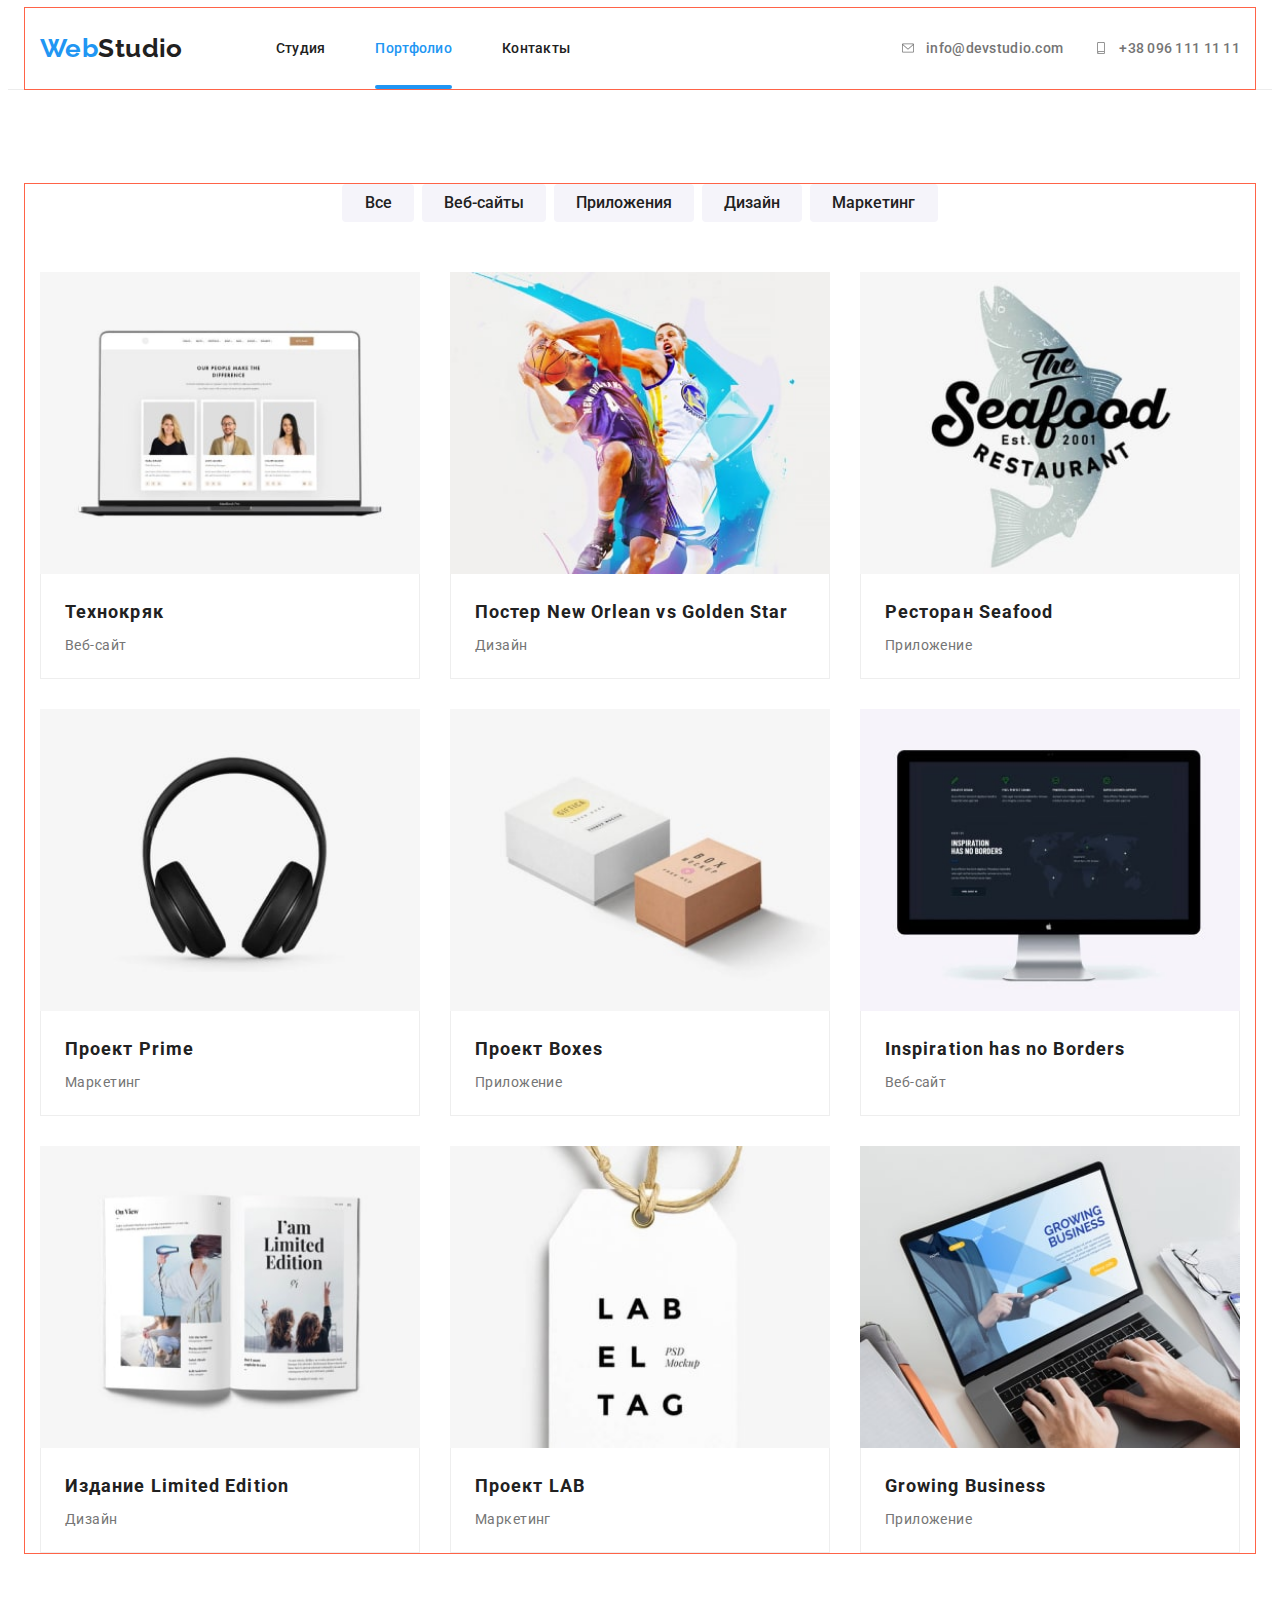
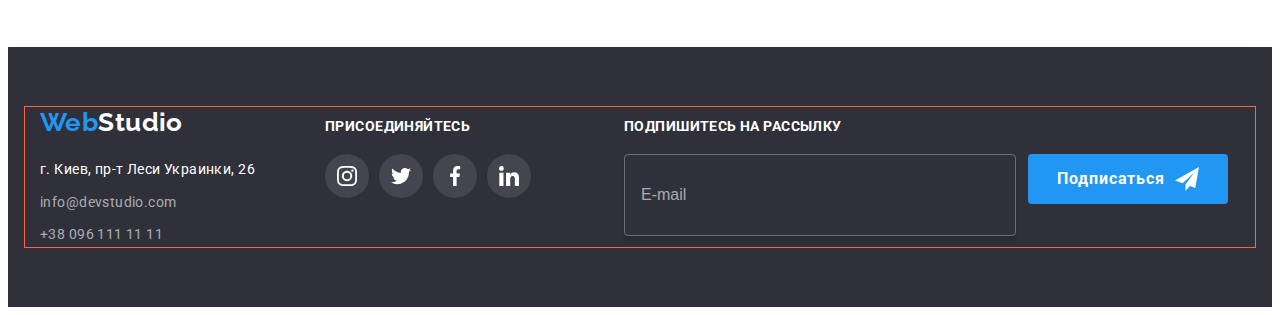
==== commit d7074a3b: "homework-8 -mobile-menu-done" ====
--- a/portfolio.html
+++ b/portfolio.html
@@ -88,6 +88,10 @@
               <a class="projects__link" href="">
                 <div class="img--wraper">
                   <img
+                    srcset="
+                      ./images/portfolio-1.jpg    1x,
+                      ./images/portfolio-1-2x.jpg 2x
+                    "
                     src="./images/portfolio-1.jpg"
                     alt="Веб-сатй на ноутбуке"
                     width="370"
@@ -109,6 +113,10 @@
               <a class="projects__link" href="">
                 <div class="img--wraper">
                   <img
+                    srcset="
+                      ./images/portfolio-2.jpg    1x,
+                      ./images/portfolio-2-2x.jpg 2x
+                    "
                     src="./images/portfolio-2.jpg"
                     alt="Баскетболисты с мячом"
                     width="370"
@@ -132,6 +140,10 @@
               <a class="projects__link" href="">
                 <div class="img--wraper">
                   <img
+                    srcset="
+                      ./images/portfolio-3.jpg    1x,
+                      ./images/portfolio-3-2x.jpg 2x
+                    "
                     src="./images/portfolio-3.jpg"
                     alt="Логотип рыбного ресторана"
                     width="370"
@@ -153,6 +165,10 @@
               <a class="projects__link" href="">
                 <div class="img--wraper">
                   <img
+                    srcset="
+                      ./images/portfolio-4.jpg    1x,
+                      ./images/portfolio-4-2x.jpg 2x
+                    "
                     src="./images/portfolio-4.jpg"
                     alt="Наушники"
                     width="370"
@@ -174,6 +190,10 @@
               <a class="projects__link" href="">
                 <div class="img--wraper">
                   <img
+                    srcset="
+                      ./images/portfolio-5.jpg    1x,
+                      ./images/portfolio-5-2x.jpg 2x
+                    "
                     src="./images/portfolio-5.jpg"
                     alt="Две коробки"
                     width="370"
@@ -195,6 +215,10 @@
               <a class="projects__link" href="">
                 <div class="img--wraper">
                   <img
+                    srcset="
+                      ./images/portfolio-6.jpg    1x,
+                      ./images/portfolio-6-2x.jpg 2x
+                    "
                     src="./images/portfolio-6.jpg"
                     alt="Монитор компьютера"
                     width="370"
@@ -216,6 +240,10 @@
               <a class="projects__link" href="">
                 <div class="img--wraper">
                   <img
+                    srcset="
+                      ./images/portfolio-7.jpg    1x,
+                      ./images/portfolio-7-2x.jpg 2x
+                    "
                     src="./images/portfolio-7.jpg"
                     alt="Разворот журнала"
                     width="370"
@@ -237,6 +265,10 @@
               <a class="projects__link" href="">
                 <div class="img--wraper">
                   <img
+                    srcset="
+                      ./images/portfolio-8.jpg    1x,
+                      ./images/portfolio-8-2x.jpg 2x
+                    "
                     src="./images/portfolio-8.jpg"
                     alt="Бирка с надписью"
                     width="370"
@@ -258,6 +290,10 @@
               <a class="projects__link" href="">
                 <div class="img--wraper">
                   <img
+                    srcset="
+                      ./images/portfolio-9.jpg    1x,
+                      ./images/portfolio-9-2x.jpg 2x
+                    "
                     src="./images/portfolio-9.jpg"
                     alt="Человек работает за ноутбуком"
                     width="370"
--- a/css/main.min.css
+++ b/css/main.min.css
@@ -1 +1 @@
-:root{--title-color: #212121;--white-color: #ffffff;--link-color: #2196f3;--main-text-color: #757575;--icon-color: #afb1b8;--trans-time: 250ms cubic-bezier(0.4, 0, 0.2, 1)}p,h1,h2,h3,h4,h5,ul{margin:0;padding:0}img{display:block}.list{list-style:none}body{font-family:"Roboto",sans-serif;font-weight:400;font-size:14px;line-height:1.7;letter-spacing:.03em;background-color:var(--white-color);color:var(--main-text-color)}.container{padding-left:15px;padding-right:15px;margin:0 auto;outline:1px solid tomato}@media screen and (min-width: 480px){.container{width:480px}}@media screen and (min-width: 768px){.container{width:768px}}@media screen and (min-width: 1200px){.container{width:1200px}}.section{padding-top:60px;padding-bottom:60px}@media screen and (min-width: 1200px){.section{padding-top:94px;padding-bottom:94px}}.section__title{font-weight:700;font-size:28px;line-height:1.2;text-align:center;color:var(--title-color);margin-bottom:30px}@media screen and (min-width: 1200px){.section__title{font-size:36px;margin-bottom:50px}}.logo{text-decoration:none;font-family:"Raleway","Gill Sans","Gill Sans MT",Calibri,"Trebuchet MS",sans-serif;font-weight:700;font-size:24px;line-height:1.2;color:var(--title-color)}@media screen and (min-width: 1200px){.logo{font-size:26px}}.img--wraper{position:relative;overflow:hidden}.logo--color{color:var(--link-color)}.header .container{display:flex;align-items:center}.header{border-bottom:1px solid #ececec}@media screen and (max-width: 767px){.nav{display:none}}@media screen and (min-width: 768px){.nav{margin-left:88px}}@media screen and (min-width: 1200px){.nav{margin-left:93px}}.nav__section{display:flex}.nav__item{display:block}.nav__item:not(:last-child){margin-right:50px}.nav__links{display:block;text-decoration:none;font-weight:500;font-size:14px;line-height:1.2;letter-spacing:.02em;color:var(--title-color);padding-top:32px;padding-bottom:32px;transition:color var(--trans-time)}.nav__links:hover,.nav__links:focus{color:var(--link-color)}.current-page{color:var(--link-color);position:relative}.current-page::after{content:"";display:block;width:100%;height:4px;background:var(--link-color);border-radius:2px;position:absolute;left:0;bottom:0}.contact{text-decoration:none;font-weight:500;font-size:12px;line-height:1.2;letter-spacing:.02em;color:var(--main-text-color);display:flex;align-items:center;transition:color var(--trans-time)}.contact:hover,.contact:focus{color:var(--link-color)}@media screen and (min-width: 1200px){.contact{font-size:14px}}@media screen and (max-width: 767px){.contacts{display:none}}@media screen and (min-width: 768px){.contacts{margin-left:auto}}@media screen and (min-width: 1200px){.contacts{display:flex;margin-left:auto}}@media screen and (min-width: 1200px){.contacts__item:not(:last-child){margin-right:30px}}.contact__icon{display:block;margin-right:10px;fill:currentColor}.hero{width:100%;margin:0 auto;background-color:#2f303a;padding-top:200px;padding-bottom:200px;text-align:center;background-image:linear-gradient(rgba(47, 48, 58, 0.4), rgba(47, 48, 58, 0.4)),url(../images/hero-bg.jpg);background-position:center}@media screen and (min-width: 1200px){.hero{max-width:1600px}}.hero .container{max-width:360px;padding:0}@media screen and (min-width: 1200px){.hero .container{max-width:696px}}.hero__title{font-weight:900;font-size:26px;line-height:1.62;text-align:center;letter-spacing:.06em;text-transform:uppercase;color:var(--white-color);max-width:360px;margin:auto;margin-bottom:30px}@media screen and (min-width: 1200px){.hero__title{max-width:696px;font-size:44px;line-height:1.36}}.hero__btn{font-family:"Roboto";font-weight:700;font-size:16px;line-height:1.88;text-align:center;padding:10px 32px;letter-spacing:.06em;cursor:pointer;background-color:var(--link-color);color:var(--white-color);border:none;border-radius:4px;transition:background-color var(--trans-time)}.hero__btn:hover,.hero__btn:focus{background-color:#188ce8}@media screen and (min-width: 768px){.skills__list{display:flex;flex-wrap:wrap;margin-left:-30px}}.skills__item:not(:last-child){margin-bottom:30px}@media screen and (min-width: 768px){.skills__item{flex-basis:calc((100% - 60px)/2);margin-left:30px}.skills__item:not(:last-child){margin-bottom:0px}}@media screen and (min-width: 1200px){.skills__item{flex-basis:calc((100% - 120px)/4)}}.skills__card{display:flex;width:100%;height:120px;margin-bottom:30px;border-radius:4px;background-color:#f5f4fa;align-items:center;justify-content:center}.skills__title{font-weight:700;font-size:14px;line-height:1.2;text-transform:uppercase;color:var(--title-color);margin-bottom:10px}@media screen and (max-width: 767px){.skills__title{text-align:center}}.what-doing{padding-top:0}@media screen and (max-width: 1199px){.what-doing{display:none}}.what-doing__list{display:flex;margin-left:-30px}.what-doing__item{flex-basis:calc((100% - 90px)/3);margin-left:30px}.what-doing__text{display:block;position:absolute;left:0;bottom:0;width:370px;height:70px;padding:27px 82px;text-align:center;text-transform:uppercase;font-weight:700;font-size:14px;line-height:1.15;color:var(--white-color);background-color:rgba(47,48,58,.8)}.team{background-color:#f5f4fa}@media screen and (min-width: 768px){.team-list{display:flex;flex-wrap:wrap;margin-left:-30px;margin-top:-30px}}.name-card{background:var(--white-color);box-shadow:0px 1px 3px rgba(0,0,0,.12),0px 1px 1px rgba(0,0,0,.14),0px 2px 1px rgba(0,0,0,.2);border-radius:0px 0px 4px 4px}.name-card:not(:last-child){margin-bottom:30px}@media screen and (min-width: 768px){.name-card{flex-basis:calc((100% - 60px)/2);margin-left:30px;margin-top:30px}.name-card:not(:last-child){margin-bottom:0px}}@media screen and (min-width: 1200px){.name-card{flex-basis:calc((100% - 120px)/4)}}.name-card__title{font-weight:500;font-size:16px;line-height:1.2;text-align:center;color:var(--title-color);margin-bottom:10px}.name-card__position{font-size:16px;line-height:1.2;text-align:center;margin-bottom:16px}.name-card__description{padding:30px 32px}.team-social{display:flex;justify-content:center}.team-social__item:not(:last-child){margin-right:10px}.team-social__link{width:44px;height:44px;border-radius:50%;display:flex;justify-content:center;align-items:center;fill:var(--icon-color);transition:background-color var(--trans-time),fill var(--trans-time)}.team-social__link:hover,.team-social__link:focus{background-color:var(--link-color);fill:var(--white-color)}.clients__list{display:flex}@media screen and (max-width: 1199px){.clients__list{flex-wrap:wrap;margin-left:-30px;margin-top:-30px}}@media screen and (max-width: 767px){.clients__item{flex-basis:calc((100% - 60px)/2);margin-left:30px;margin-top:30px}}@media screen and (min-width: 768px){.clients__item{flex-basis:calc((100% - 90px)/3);margin-left:30px;margin-top:30px}}@media screen and (min-width: 1200px){.clients__item{margin-left:0;margin-top:0}.clients__item:not(:last-child){margin-right:30px}}.clients__link{display:flex;width:100%;height:92px;border:1px solid var(--icon-color);box-sizing:border-box;border-radius:4px;fill:var(--icon-color);justify-content:center;align-items:center;transition:border-color var(--trans-time),fill var(--trans-time)}.clients__link:hover,.clients__link:focus{border-color:var(--link-color);fill:var(--link-color)}.clients__logo{display:flex}.filter{display:flex;flex-wrap:wrap;margin-bottom:40px;justify-content:flex-start}@media screen and (min-width: 768px){.filter{flex-wrap:nowrap;justify-content:center;margin-bottom:30px}}@media screen and (min-width: 1200px){.filter{margin-bottom:50px}}.filter__item:not(:last-child){margin-right:8px}.filter__item:nth-child(4),.filter__item:nth-child(5){margin-top:15px}@media screen and (min-width: 768px){.filter__item:nth-child(4),.filter__item:nth-child(5){margin-top:0}}.filter__btn{font-family:"Roboto";border:none;font-weight:500;font-size:16px;line-height:1.6;text-align:center;cursor:pointer;background-color:#f5f4fa;color:var(--title-color);padding:6.56px 22.11px;border-radius:4px;transition:background-color var(--trans-time),color var(--trans-time),box-shadow var(--trans-time)}.filter__btn:hover,.filter__btn:focus,.filter__btn:active{background-color:var(--link-color);color:var(--white-color);box-shadow:0px 3px 1px rgba(0,0,0,.1),0px 1px 2px rgba(0,0,0,.08),0px 2px 2px rgba(0,0,0,.12)}@media screen and (min-width: 768px){.projects-list{display:flex;flex-wrap:wrap;margin-left:-30px;margin-top:-30px}}.projects__item{width:100%}.projects__item:not(:last-child){margin-bottom:30px}@media screen and (min-width: 768px)and (max-width: 1199px){.projects__item{width:354px;margin-left:30px;margin-top:30px;flex-basis:calc(50% - 30px)}.projects__item:not(:last-child){margin-bottom:0px}.projects__item:nth-child(1) .projects__description{padding-bottom:56px}}@media screen and (min-width: 1200px){.projects__item{margin-left:30px;margin-top:30px;flex-basis:calc(33.3333333333% - 30px)}.projects__item:not(:last-child){margin-bottom:0px}}.projects__link{display:block;box-sizing:border-box;width:100%;text-decoration:none;color:var(--main-text-color);transition:box-shadow var(--trans-time)}.projects__link:hover,.projects__link:focus{box-shadow:0px 1px 1px rgba(0,0,0,.12),0px 4px 4px rgba(0,0,0,.06),1px 4px 6px rgba(0,0,0,.16)}@media screen and (min-width: 768){.projects__link{width:354px}}.projects__description{padding:20px 24px;border-left:1px solid #eee;border-right:1px solid #eee;border-bottom:1px solid #eee}.projects__name{font-weight:700;font-size:18px;line-height:2;letter-spacing:.06em;color:var(--title-color);margin-bottom:4px}.projects__hide-text{display:block;position:absolute;width:100%;height:100%;padding:63px 24px;font-size:18px;line-height:1.56;color:var(--white-color);background-color:rgba(33,150,243,.9);transition:transform var(--trans-time)}.projects__link:hover .projects__hide-text,.projects__link:focus .projects__hide-text{transform:translateY(-100%)}.foot{background-color:#2f303a;padding-top:60px;padding-bottom:60px}.foot-logo{display:block;color:var(--white-color);margin-bottom:20px}.address__text{font-style:normal;font-size:14px;line-height:1.7;color:var(--white-color)}.address__contact{text-decoration:none;font-style:normal;font-size:14px;line-height:1.7px;color:rgba(255,255,255,.6);transition:color var(--trans-time)}.address__contact:hover,.address__contact:focus{color:var(--white-color)}.address__item:not(:last-child){margin-bottom:9px}@media screen and (max-width: 767px){.address{margin-bottom:60px}}.footer-title{font-weight:700;font-size:14px;line-height:1.2;text-transform:uppercase;color:var(--white-color);margin-bottom:20px}.footer-social__list{display:flex}@media screen and (max-width: 767px){.footer-social__list{justify-content:center}}.footer-social__item:not(:last-child){margin-right:10px}.footer-social__link{width:44px;height:44px;border-radius:50%;display:flex;justify-content:center;align-items:center;fill:var(--white-color);background-color:rgba(255,255,255,.1);transition:background-color var(--trans-time)}.footer-social__link:hover,.footer-social__link:focus{background-color:var(--link-color)}@media screen and (min-width: 768px){.tablet--wrapper{display:flex;align-items:baseline;margin-left:76px;margin-bottom:60px}}@media screen and (min-width: 1200px){.tablet--wrapper{align-items:baseline;margin-left:0;margin-bottom:0}}.footer-cont{text-align:center}@media screen and (min-width: 1200px){.footer-cont{text-align:left;display:flex;align-items:baseline}}@media screen and (max-width: 767px){.footer-social{margin-bottom:60px}}@media screen and (min-width: 768px){.footer-social{margin-left:165px}}@media screen and (min-width: 1200px){.footer-social{margin-left:70px;text-align:left}}@media screen and (min-width: 1200px){.mailing{margin-left:93px;text-align:left}}@media screen and (min-width: 1200px){.email-form{display:flex;height:50px}}.email-form__input{width:100%;height:50px;margin-right:12px;padding:15px 16px;font-size:16px;line-height:1.25;border:1px solid rgba(255,255,255,.3);box-shadow:0px 4px 4px rgba(0,0,0,.15);border-radius:4px;background-color:rgba(0,0,0,0);color:var(--white-color)}.email-form__input::placeholder{font-size:16px;line-height:1.25;color:rgba(255,255,255,.6)}@media screen and (max-width: 1199px){.email-form__input{margin-bottom:20px;max-width:450px}}@media screen and (min-width: 1200px){.email-form__input{width:358px}}.email-form__btn{margin:0 auto;display:flex;align-items:center;width:200px;height:50px;padding-top:10px;padding-bottom:10px;justify-content:center;font-family:"Roboto";font-weight:700;font-size:16px;line-height:1.88;letter-spacing:.06em;cursor:pointer;background-color:var(--link-color);color:var(--white-color);border:none;border-radius:4px;transition:background-color var(--trans-time)}.email-form__btn:hover,.email-form__btn:focus{background-color:#188ce8}.email-form__icon{margin-left:10px;fill:var(--white-color)}.backdrop{position:fixed;width:100%;height:100%;top:0;background-color:rgba(0,0,0,.2);transition:opacity var(--trans-time),visibility var(--trans-time);overflow-y:scroll}.modal{position:absolute;top:50%;left:50%;transform:translate(-50%, -50%) scale(1);width:450px;height:609px;padding:40px;background:var(--white-color);box-shadow:0px 1px 3px rgba(0,0,0,.12),0px 1px 1px rgba(0,0,0,.14),0px 2px 1px rgba(0,0,0,.2);border-radius:4px;transition:transform var(--trans-time),opacity var(--trans-time)}@media screen and (min-width: 900px){.modal{position:absolute;top:50%;left:50%;transform:translate(-50%, -50%) scale(1);min-width:528px;min-height:581px}}.backdrop .is-hidden .modal{transform:scale(2.5);opacity:.2}.modal__close-btn{position:absolute;display:flex;align-items:center;justify-content:center;top:8px;right:8px;width:30px;height:30px;border-radius:50%;border:1px solid rgba(0,0,0,.1);background-color:rgba(0,0,0,0);cursor:pointer;transition:fill var(--trans-time)}.modal__close-btn:hover,.modal__close-btn:focus{fill:var(--link-color)}.is-hidden{opacity:0;visibility:hidden;pointer-events:none}.modal__title{margin-bottom:12px;font-weight:700;font-size:20px;line-height:1.15;text-align:center;letter-spacing:.03em;color:var(--title-color)}.client-form__label{display:block;margin-bottom:4px;font-size:12px;line-height:1.2;letter-spacing:.01em}.client-form__input{width:100%;height:40px;margin-bottom:10px;padding-left:42px;padding-top:12px;padding-bottom:12px;border:1px solid rgba(33,33,33,.2);border-radius:4px;outline:none;transition:border-color var(--trans-time);cursor:pointer}.input-wrap{position:relative}.client-form__icon{position:absolute;top:0;left:12px;transform:translateY(11px);transition:fill var(--link-color)}.client-form__input:focus{border-color:var(--link-color)}.client-form__input:focus+.client-form__icon{fill:var(--link-color)}.client-form__text{width:100%;height:120px;margin-bottom:20px;padding:12px 16px;border:1px solid rgba(33,33,33,.2);border-radius:4px;outline:none;transition:border-color var(--trans-time);cursor:pointer;resize:none}.client-form__text:focus{border-color:var(--link-color)}.license{display:flex;justify-content:center;align-items:center;margin-bottom:30px}.license__agreement{display:inline-flex;justify-content:center;align-items:center;font-size:12px;line-height:1.2}@media screen and (min-width: 1200px){.license__agreement{font-size:14px;line-height:1.7}}.license__link{display:inline-block;margin-left:5px;color:var(--link-color)}.license__agreement span{width:16px;height:15px;margin-right:7px;border:2px solid var(--title-color);border-radius:2px;display:flex;justify-content:center;align-items:center;transition:background-color var(--trans-time),border var(--trans-time),border-color var(--trans-time)}.license__check-icon{fill:rgba(0,0,0,0);transition:fill var(--trans-time)}.check-box:checked+.license__agreement span{background-color:var(--link-color);border:none}.check-box:checked+.license__agreement .license__check-icon{fill:var(--white-color)}.check-box:focus+.license__agreement span{border-color:var(--link-color)}.check-box{position:absolute;width:1px;height:1px;margin:-1px;border:0;padding:0;white-space:nowrap;clip-path:inset(100%);clip:rect(0 0 0 0);overflow:hidden}.client-form__send-btn{display:block;width:200px;height:50px;margin:0 auto;font-family:"Roboto";font-weight:700;font-size:16px;line-height:1.88;text-align:center;padding-top:10px;padding-bottom:10px;letter-spacing:.06em;cursor:pointer;background-color:var(--link-color);color:var(--white-color);border:none;box-shadow:0px 4px 4px rgba(0,0,0,.15);border-radius:4px;transition:background-color var(--trans-time)}.client-form__send-btn:hover,.client-form__send-btn:focus{background-color:#188ce8}/*# sourceMappingURL=main.min.css.map */+:root{--title-color: #212121;--white-color: #ffffff;--link-color: #2196f3;--main-text-color: #757575;--icon-color: #afb1b8;--trans-time: 250ms cubic-bezier(0.4, 0, 0.2, 1)}p,h1,h2,h3,h4,h5,ul{margin:0;padding:0}img{display:block;width:100%;height:auto}.list{list-style:none}body{font-family:"Roboto",sans-serif;font-weight:400;font-size:14px;line-height:1.7;letter-spacing:.03em;background-color:var(--white-color);color:var(--main-text-color)}.container{padding-left:15px;padding-right:15px;margin:0 auto;outline:1px solid tomato}@media screen and (min-width: 480px){.container{width:480px}}@media screen and (min-width: 768px){.container{width:768px}}@media screen and (min-width: 1200px){.container{width:1200px}}.section{padding-top:60px;padding-bottom:60px}@media screen and (min-width: 1200px){.section{padding-top:94px;padding-bottom:94px}}.section__title{font-weight:700;font-size:28px;line-height:1.2;text-align:center;color:var(--title-color);margin-bottom:30px}@media screen and (min-width: 1200px){.section__title{font-size:36px;margin-bottom:50px}}.logo{text-decoration:none;font-family:"Raleway","Gill Sans","Gill Sans MT",Calibri,"Trebuchet MS",sans-serif;font-weight:700;font-size:24px;line-height:1.2;color:var(--title-color)}@media screen and (min-width: 1200px){.logo{font-size:26px}}.img--wraper{position:relative;overflow:hidden}.logo--color{color:var(--link-color)}.header .container{display:flex;align-items:center;justify-content:space-between}@media screen and (min-width: 768px){.header .container{display:flex;align-items:center}}.header{border-bottom:1px solid #ececec}@media screen and (max-width: 767px){.nav{display:none}}@media screen and (min-width: 768px){.nav{margin-left:88px}}@media screen and (min-width: 1200px){.nav{margin-left:93px}}.nav__section{display:flex}.nav__item{display:block}.nav__item:not(:last-child){margin-right:50px}.nav__links{display:block;text-decoration:none;font-weight:500;font-size:14px;line-height:1.2;letter-spacing:.02em;color:var(--title-color);padding-top:32px;padding-bottom:32px;transition:color var(--trans-time)}.nav__links:hover,.nav__links:focus{color:var(--link-color)}.current-page{color:var(--link-color)}@media screen and (min-width: 768px){.current-page{position:relative}.current-page::after{content:"";display:block;width:100%;height:4px;background:var(--link-color);border-radius:2px;position:absolute;left:0;bottom:0}}.contact{text-decoration:none;font-weight:500;font-size:12px;line-height:1.2;letter-spacing:.02em;color:var(--main-text-color);display:flex;align-items:center;transition:color var(--trans-time)}.contact:hover,.contact:focus{color:var(--link-color)}@media screen and (min-width: 1200px){.contact{font-size:14px}}@media screen and (max-width: 767px){.contacts{display:none}}@media screen and (min-width: 768px){.contacts{margin-left:auto}}@media screen and (min-width: 1200px){.contacts{display:flex;margin-left:auto}}@media screen and (min-width: 768px){.contacts__item:not(:last-child){margin-bottom:10px}}@media screen and (min-width: 1200px){.contacts__item:not(:last-child){margin-right:30px;margin-bottom:0px}}.contact__icon{display:block;margin-right:10px;fill:currentColor}.mobile-menu{position:fixed;top:0;left:0;width:100vw;height:100vh;padding:48px 40px;background-color:#fff;overflow-y:auto;transform:translateX(100%);transition:transform var(--trans-time)}@media screen and (min-width: 768px){.mobile-menu{display:none}}.mobile-menu.is-open{transform:translateX(0)}.menu-btn{cursor:pointer;background-color:rgba(0,0,0,0);border:none;padding:0;transition:color var(--trans-time)}.menu-btn:hover,.menu-btn:focus{fill:var(--link-color)}@media screen and (min-width: 768px){.menu-btn{display:none}}.btn-close{position:absolute;top:0px;right:15px}.mobile-nav__item:not(:last-child){margin-bottom:32px}.mobile-nav__links{display:block;text-decoration:none;font-weight:500;font-size:40px;line-height:1.2;letter-spacing:.02em;color:var(--title-color);transition:color var(--trans-time)}.mobile-nav__links:hover,.mobile-nav__links:focus{color:var(--link-color)}.mobile-content{display:flex;flex-direction:column;width:100%;height:100%;justify-content:space-between}.mobile-menu__contacts{margin-bottom:64px}.contact-tel{font-size:34px;color:var(--link-color)}.contact-email{font-size:24px}.mobile-menu__tel{margin-bottom:32px}.mobile-menu__social{display:flex;list-style:none}.mobile-menu__social-link{text-decoration:none;font-weight:500;font-size:18px;line-height:1.2;letter-spacing:.02em;color:var(--link-color)}.mobile-menu__social-item:not(:last-child){border-right:1px solid rgba(33,33,33,.2);padding-right:10px}.mobile-menu__social-item:not(:first-child){padding-left:10px}.hero{width:100%;margin:0 auto;background-color:#2f303a;padding-top:200px;padding-bottom:200px;text-align:center;background-image:linear-gradient(rgba(47, 48, 58, 0.4), rgba(47, 48, 58, 0.4)),url(../images/hero-bg-mobile-1x.jpg);background-position:center;background-size:cover}@media(min-device-pixel-ratio: 2),(min-resolution: 192dpi),(min-resolution: 2dppx){.hero{background-image:linear-gradient(rgba(47, 48, 58, 0.4), rgba(47, 48, 58, 0.4)),url(../images/hero-bg-mobile-2x.jpg)}}@media screen and (min-width: 768px){.hero{background-image:linear-gradient(rgba(47, 48, 58, 0.4), rgba(47, 48, 58, 0.4)),url(../images/hero-bg-tablet-1x.jpg)}}@media screen and (min-width: 768px)and (min-device-pixel-ratio: 2),screen and (min-width: 768px)and (min-resolution: 192dpi),screen and (min-width: 768px)and (min-resolution: 2dppx){.hero{background-image:linear-gradient(rgba(47, 48, 58, 0.4), rgba(47, 48, 58, 0.4)),url(../images/hero-bg-tablet-2x.jpg)}}@media screen and (min-width: 1200px){.hero{max-width:1600px;background-image:linear-gradient(rgba(47, 48, 58, 0.4), rgba(47, 48, 58, 0.4)),url(../images/hero-bg.jpg)}}@media screen and (min-width: 1200px)and (min-device-pixel-ratio: 2),screen and (min-width: 1200px)and (min-resolution: 192dpi),screen and (min-width: 1200px)and (min-resolution: 2dppx){.hero{background-image:linear-gradient(rgba(47, 48, 58, 0.4), rgba(47, 48, 58, 0.4)),url(../images/hero-bg-2x.jpg)}}.hero .container{max-width:360px;padding:0}@media screen and (min-width: 1200px){.hero .container{max-width:696px}}.hero__title{font-weight:900;font-size:26px;line-height:1.62;text-align:center;letter-spacing:.06em;text-transform:uppercase;color:var(--white-color);max-width:360px;margin:auto;margin-bottom:30px}@media screen and (min-width: 1200px){.hero__title{max-width:696px;font-size:44px;line-height:1.36}}.hero__btn{font-family:"Roboto";font-weight:700;font-size:16px;line-height:1.88;text-align:center;padding:10px 32px;letter-spacing:.06em;cursor:pointer;background-color:var(--link-color);color:var(--white-color);border:none;border-radius:4px;transition:background-color var(--trans-time)}.hero__btn:hover,.hero__btn:focus{background-color:#188ce8}@media screen and (min-width: 768px){.skills__list{display:flex;flex-wrap:wrap;margin-left:-30px}}.skills__item:not(:last-child){margin-bottom:30px}@media screen and (min-width: 768px){.skills__item{flex-basis:calc((100% - 60px)/2);margin-left:30px}.skills__item:not(:last-child){margin-bottom:0px}}@media screen and (min-width: 1200px){.skills__item{flex-basis:calc((100% - 120px)/4)}}.skills__card{display:flex;width:100%;height:120px;margin-bottom:30px;border-radius:4px;background-color:#f5f4fa;align-items:center;justify-content:center}.skills__title{font-weight:700;font-size:14px;line-height:1.2;text-transform:uppercase;color:var(--title-color);margin-bottom:10px}@media screen and (max-width: 767px){.skills__title{text-align:center}}.what-doing{padding-top:0}@media screen and (max-width: 1199px){.what-doing{display:none}}.what-doing__list{display:flex;margin-left:-30px}.what-doing__item{flex-basis:calc((100% - 90px)/3);margin-left:30px}.what-doing__text{display:block;position:absolute;left:0;bottom:0;width:370px;height:70px;padding:27px 82px;text-align:center;text-transform:uppercase;font-weight:700;font-size:14px;line-height:1.15;color:var(--white-color);background-color:rgba(47,48,58,.8)}.team{background-color:#f5f4fa}@media screen and (min-width: 768px){.team-list{display:flex;flex-wrap:wrap;margin-left:-30px;margin-top:-30px}}.name-card{background:var(--white-color);box-shadow:0px 1px 3px rgba(0,0,0,.12),0px 1px 1px rgba(0,0,0,.14),0px 2px 1px rgba(0,0,0,.2);border-radius:0px 0px 4px 4px}.name-card:not(:last-child){margin-bottom:30px}@media screen and (min-width: 768px){.name-card{flex-basis:calc((100% - 60px)/2);margin-left:30px;margin-top:30px}.name-card:not(:last-child){margin-bottom:0px}}@media screen and (min-width: 1200px){.name-card{flex-basis:calc((100% - 120px)/4)}}.name-card__title{font-weight:500;font-size:16px;line-height:1.2;text-align:center;color:var(--title-color);margin-bottom:10px}.name-card__position{font-size:16px;line-height:1.2;text-align:center;margin-bottom:16px}.name-card__description{padding:30px 32px}.team-social{display:flex;justify-content:center}.team-social__item:not(:last-child){margin-right:10px}.team-social__link{width:44px;height:44px;border-radius:50%;display:flex;justify-content:center;align-items:center;fill:var(--icon-color);transition:background-color var(--trans-time),fill var(--trans-time)}.team-social__link:hover,.team-social__link:focus{background-color:var(--link-color);fill:var(--white-color)}.clients__list{display:flex}@media screen and (max-width: 1199px){.clients__list{flex-wrap:wrap;margin-left:-30px;margin-top:-30px}}.clients__item{width:calc((100% - 60px)/2)}@media screen and (max-width: 767px){.clients__item{flex-basis:calc((100% - 60px)/2);margin-left:30px;margin-top:30px}}@media screen and (min-width: 768px){.clients__item{flex-basis:calc((100% - 90px)/3);margin-left:30px;margin-top:30px}}@media screen and (min-width: 1200px){.clients__item{margin-left:0;margin-top:0}.clients__item:not(:last-child){margin-right:30px}}.clients__link{display:flex;width:100%;height:92px;border:1px solid var(--icon-color);box-sizing:border-box;border-radius:4px;fill:var(--icon-color);justify-content:center;align-items:center;transition:border-color var(--trans-time),fill var(--trans-time)}.clients__link:hover,.clients__link:focus{border-color:var(--link-color);fill:var(--link-color)}.clients__logo{display:flex}.filter{display:flex;flex-wrap:wrap;margin-bottom:40px;justify-content:flex-start}@media screen and (min-width: 768px){.filter{flex-wrap:nowrap;justify-content:center;margin-bottom:30px}}@media screen and (min-width: 1200px){.filter{margin-bottom:50px}}.filter__item:not(:last-child){margin-right:8px}.filter__item:nth-child(4),.filter__item:nth-child(5){margin-top:15px}@media screen and (min-width: 768px){.filter__item:nth-child(4),.filter__item:nth-child(5){margin-top:0}}.filter__btn{font-family:"Roboto";border:none;font-weight:500;font-size:16px;line-height:1.6;text-align:center;cursor:pointer;background-color:#f5f4fa;color:var(--title-color);padding:6.56px 22.11px;border-radius:4px;transition:background-color var(--trans-time),color var(--trans-time),box-shadow var(--trans-time)}.filter__btn:hover,.filter__btn:focus,.filter__btn:active{background-color:var(--link-color);color:var(--white-color);box-shadow:0px 3px 1px rgba(0,0,0,.1),0px 1px 2px rgba(0,0,0,.08),0px 2px 2px rgba(0,0,0,.12)}@media screen and (min-width: 768px){.projects-list{display:flex;flex-wrap:wrap;margin-left:-30px;margin-top:-30px}}.projects__item{width:100%}.projects__item:not(:last-child){margin-bottom:30px}@media screen and (min-width: 768px)and (max-width: 1199px){.projects__item{width:354px;margin-left:30px;margin-top:30px;flex-basis:calc(50% - 30px)}.projects__item:not(:last-child){margin-bottom:0px}.projects__item:nth-child(1) .projects__description{padding-bottom:56px}}@media screen and (min-width: 1200px){.projects__item{margin-left:30px;margin-top:30px;flex-basis:calc(33.3333333333% - 30px)}.projects__item:not(:last-child){margin-bottom:0px}}.projects__link{display:block;box-sizing:border-box;width:100%;text-decoration:none;color:var(--main-text-color);transition:box-shadow var(--trans-time)}.projects__link:hover,.projects__link:focus{box-shadow:0px 1px 1px rgba(0,0,0,.12),0px 4px 4px rgba(0,0,0,.06),1px 4px 6px rgba(0,0,0,.16)}@media screen and (min-width: 768){.projects__link{width:354px}}.projects__description{padding:20px 24px;border-left:1px solid #eee;border-right:1px solid #eee;border-bottom:1px solid #eee}.projects__name{font-weight:700;font-size:18px;line-height:2;letter-spacing:.06em;color:var(--title-color);margin-bottom:4px}.projects__hide-text{display:block;position:absolute;width:100%;height:100%;padding:63px 24px;font-size:18px;line-height:1.56;color:var(--white-color);background-color:rgba(33,150,243,.9);transition:transform var(--trans-time)}.projects__link:hover .projects__hide-text,.projects__link:focus .projects__hide-text{transform:translateY(-100%)}.foot{background-color:#2f303a;padding-top:60px;padding-bottom:60px}.foot-logo{display:block;color:var(--white-color);margin-bottom:20px}.address__text{font-style:normal;font-size:14px;line-height:1.7;color:var(--white-color)}.address__contact{text-decoration:none;font-style:normal;font-size:14px;line-height:1.7px;color:rgba(255,255,255,.6);transition:color var(--trans-time)}.address__contact:hover,.address__contact:focus{color:var(--white-color)}.address__item:not(:last-child){margin-bottom:9px}@media screen and (max-width: 767px){.address{margin-bottom:60px}}.footer-title{font-weight:700;font-size:14px;line-height:1.2;text-transform:uppercase;color:var(--white-color);margin-bottom:20px}.footer-social__list{display:flex}@media screen and (max-width: 767px){.footer-social__list{justify-content:center}}.footer-social__item:not(:last-child){margin-right:10px}.footer-social__link{width:44px;height:44px;border-radius:50%;display:flex;justify-content:center;align-items:center;fill:var(--white-color);background-color:rgba(255,255,255,.1);transition:background-color var(--trans-time)}.footer-social__link:hover,.footer-social__link:focus{background-color:var(--link-color)}@media screen and (min-width: 768px){.tablet--wrapper{display:flex;align-items:baseline;margin-left:76px;margin-bottom:60px}}@media screen and (min-width: 1200px){.tablet--wrapper{align-items:baseline;margin-left:0;margin-bottom:0}}.footer-cont{text-align:center}@media screen and (min-width: 1200px){.footer-cont{text-align:left;display:flex;align-items:baseline}}@media screen and (max-width: 767px){.footer-social{margin-bottom:60px}}@media screen and (min-width: 768px){.footer-social{margin-left:165px}}@media screen and (min-width: 1200px){.footer-social{margin-left:70px;text-align:left}}@media screen and (min-width: 1200px){.mailing{margin-left:93px;text-align:left}}@media screen and (min-width: 1200px){.email-form{display:flex;height:50px}}.email-form__input{width:100%;height:50px;margin-right:12px;padding:15px 16px;font-size:16px;line-height:1.25;border:1px solid rgba(255,255,255,.3);box-shadow:0px 4px 4px rgba(0,0,0,.15);border-radius:4px;background-color:rgba(0,0,0,0);color:var(--white-color)}.email-form__input::placeholder{font-size:16px;line-height:1.25;color:rgba(255,255,255,.6)}@media screen and (max-width: 1199px){.email-form__input{margin-bottom:20px;max-width:450px}}@media screen and (min-width: 1200px){.email-form__input{width:358px}}.email-form__btn{margin:0 auto;display:flex;align-items:center;width:200px;height:50px;padding-top:10px;padding-bottom:10px;justify-content:center;font-family:"Roboto";font-weight:700;font-size:16px;line-height:1.88;letter-spacing:.06em;cursor:pointer;background-color:var(--link-color);color:var(--white-color);border:none;border-radius:4px;transition:background-color var(--trans-time)}.email-form__btn:hover,.email-form__btn:focus{background-color:#188ce8}.email-form__icon{margin-left:10px;fill:var(--white-color)}.backdrop{position:fixed;width:100%;height:100%;top:0;background-color:rgba(0,0,0,.2);transition:opacity var(--trans-time),visibility var(--trans-time);overflow-y:scroll}.modal{position:absolute;top:50%;left:50%;transform:translate(-50%, -50%) scale(1);width:95%;min-height:609px;padding:40px;background:var(--white-color);box-shadow:0px 1px 3px rgba(0,0,0,.12),0px 1px 1px rgba(0,0,0,.14),0px 2px 1px rgba(0,0,0,.2);border-radius:4px;transition:transform var(--trans-time),opacity var(--trans-time)}@media screen and (min-width: 480px){.modal{width:450px;height:609px}}@media screen and (min-width: 1200px){.modal{position:absolute;top:50%;left:50%;transform:translate(-50%, -50%) scale(1);min-width:528px;min-height:581px}}.backdrop .is-hidden .modal{transform:scale(2.5);opacity:.2}.modal__close-btn{position:absolute;display:flex;align-items:center;justify-content:center;top:8px;right:8px;width:30px;height:30px;border-radius:50%;border:1px solid rgba(0,0,0,.1);background-color:rgba(0,0,0,0);cursor:pointer;transition:fill var(--trans-time)}.modal__close-btn:hover,.modal__close-btn:focus{fill:var(--link-color)}.is-hidden{opacity:0;visibility:hidden;pointer-events:none}.modal__title{margin-bottom:12px;font-weight:700;font-size:20px;line-height:1.15;text-align:center;letter-spacing:.03em;color:var(--title-color)}.client-form__label{display:block;margin-bottom:4px;font-size:12px;line-height:1.2;letter-spacing:.01em}.client-form__input{width:100%;height:40px;margin-bottom:10px;padding-left:42px;padding-top:12px;padding-bottom:12px;border:1px solid rgba(33,33,33,.2);border-radius:4px;outline:none;transition:border-color var(--trans-time);cursor:pointer}.input-wrap{position:relative}.client-form__icon{position:absolute;top:0;left:12px;transform:translateY(11px);transition:fill var(--link-color)}.client-form__input:focus{border-color:var(--link-color)}.client-form__input:focus+.client-form__icon{fill:var(--link-color)}.client-form__text{width:100%;height:120px;margin-bottom:20px;padding:12px 16px;border:1px solid rgba(33,33,33,.2);border-radius:4px;outline:none;transition:border-color var(--trans-time);cursor:pointer;resize:none}.client-form__text:focus{border-color:var(--link-color)}.license{display:flex;justify-content:center;align-items:center;margin-bottom:30px}.license__agreement{display:flex;justify-content:center;align-items:center;font-size:12px;line-height:1.2}@media screen and (min-width: 1200px){.license__agreement{font-size:14px;line-height:1.7}}.license__link{margin-left:5px;color:var(--link-color)}.license__agreement span{width:16px;height:15px;margin-right:6px;border:2px solid var(--title-color);border-radius:2px;display:flex;justify-content:center;align-items:center;transition:background-color var(--trans-time),border var(--trans-time),border-color var(--trans-time)}.license__check-icon{fill:rgba(0,0,0,0);transition:fill var(--trans-time)}.check-box:checked+.license__agreement span{background-color:var(--link-color);border:none}.check-box:checked+.license__agreement .license__check-icon{fill:var(--white-color)}.check-box:focus+.license__agreement span{border-color:var(--link-color)}.check-box{position:absolute;width:1px;height:1px;margin:-1px;border:0;padding:0;white-space:nowrap;clip-path:inset(100%);clip:rect(0 0 0 0);overflow:hidden}.client-form__send-btn{display:block;width:200px;height:50px;margin:0 auto;font-family:"Roboto";font-weight:700;font-size:16px;line-height:1.88;text-align:center;padding-top:10px;padding-bottom:10px;letter-spacing:.06em;cursor:pointer;background-color:var(--link-color);color:var(--white-color);border:none;box-shadow:0px 4px 4px rgba(0,0,0,.15);border-radius:4px;transition:background-color var(--trans-time)}.client-form__send-btn:hover,.client-form__send-btn:focus{background-color:#188ce8}/*# sourceMappingURL=main.min.css.map */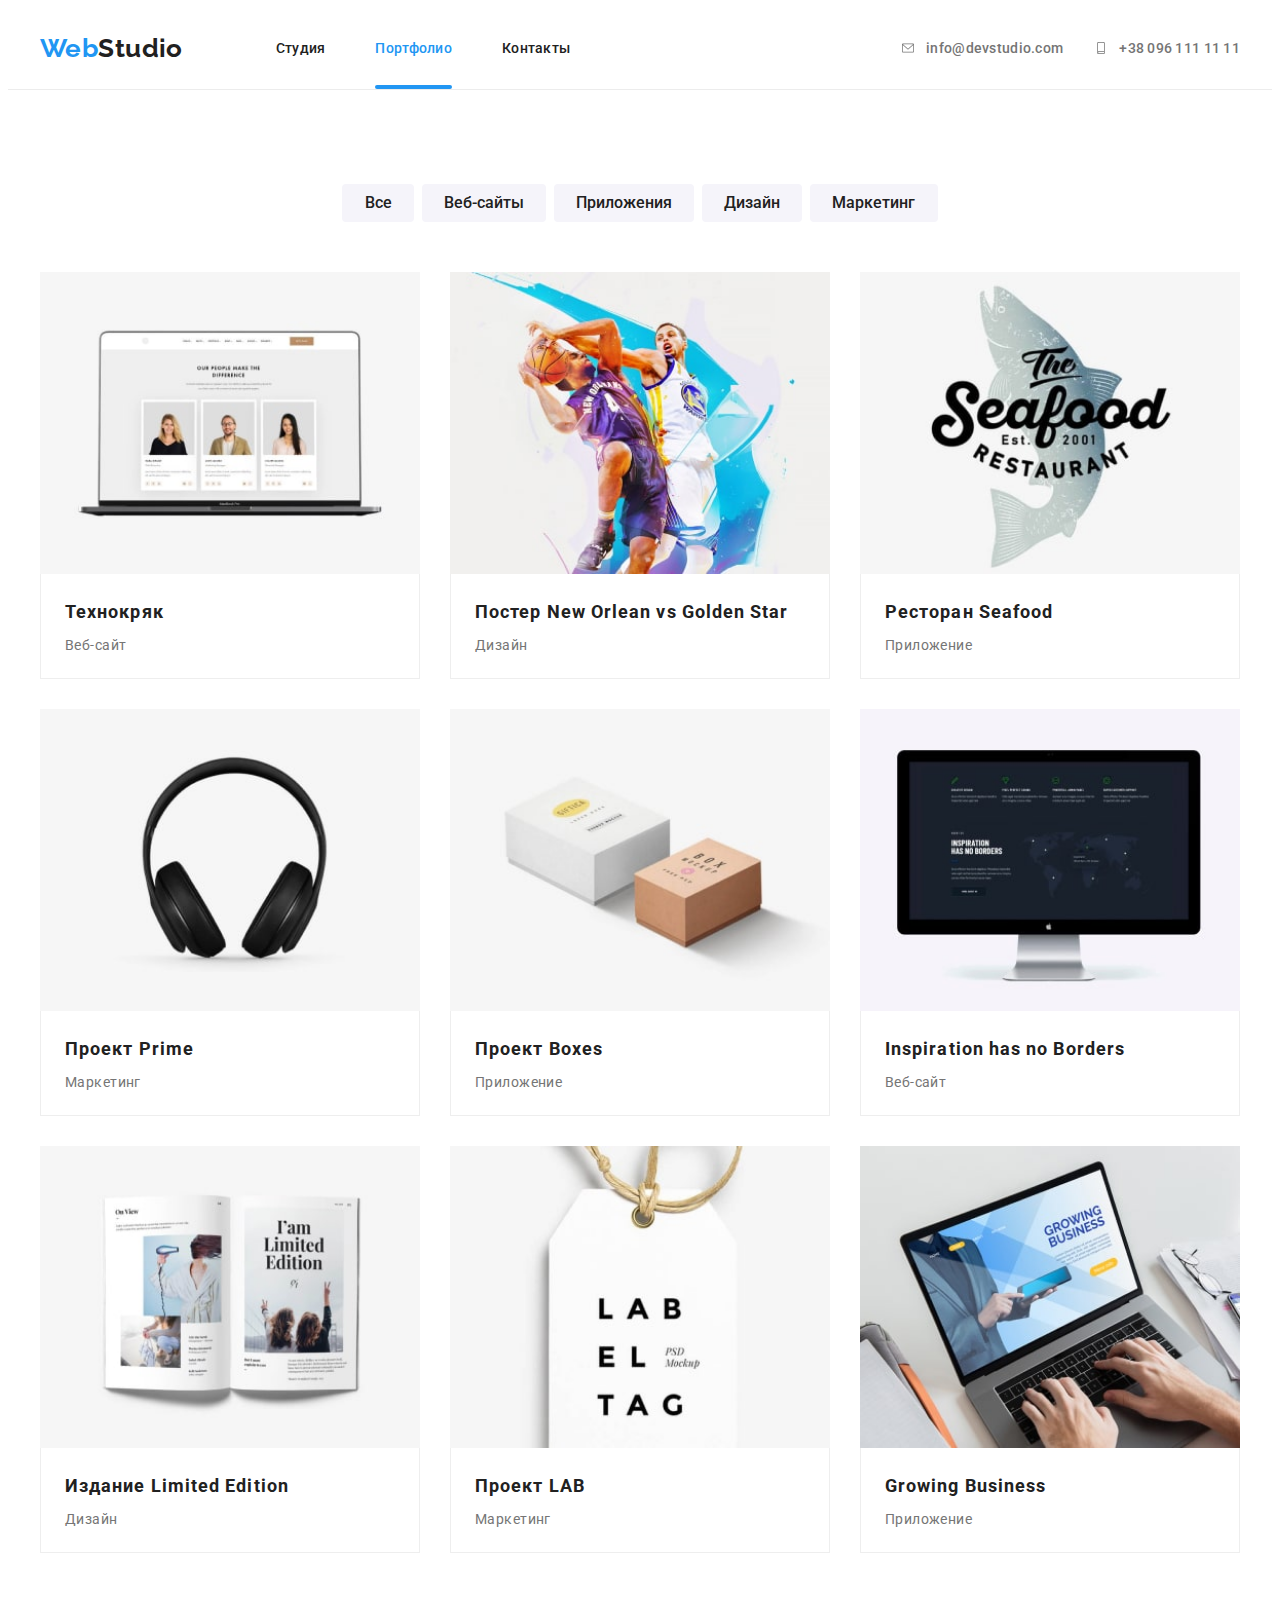
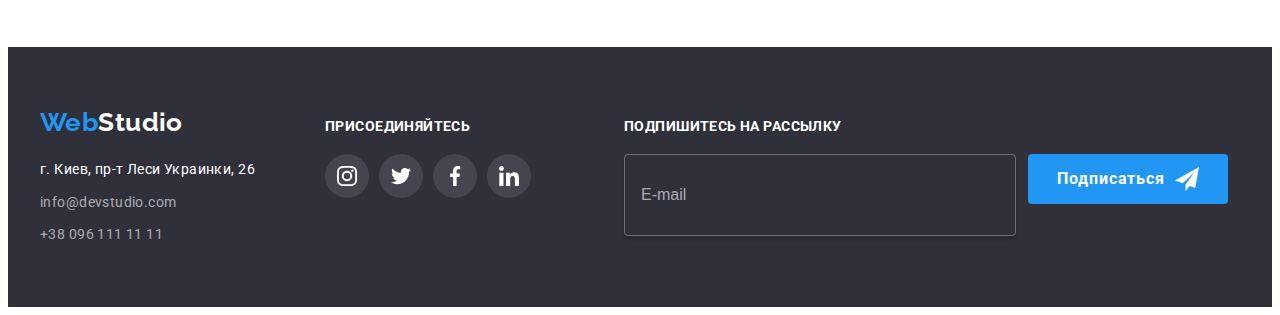
==== commit 74c5875a: "homework-8-done v.1" ====
--- a/portfolio.html
+++ b/portfolio.html
@@ -29,6 +29,11 @@
         <a class="logo" href=""
           ><span class="logo--color">Web</span><span>Studio</span></a
         >
+        <button class="menu-btn js-open-menu">
+          <svg class="menu-btn__icon" width="40" height="40">
+            <use href="./images/icons.svg#icon-mobile-burger"></use>
+          </svg>
+        </button>
         <nav class="nav">
           <ul class="nav__section list">
             <li class="nav__item">
@@ -52,7 +57,7 @@
               >info@devstudio.com</a
             >
           </li>
-          <li class="contact__item">
+          <li class="contacts__item">
             <a class="contact" href="tel:+380961111111"
               ><svg class="contact__icon" width="16" height="12">
                 <use href="./images/icons.svg#icon-smartphone"></use></svg
@@ -60,6 +65,87 @@
             >
           </li>
         </ul>
+        <div class="mobile-menu js-menu-container">
+          <button class="menu-btn btn-close js-close-menu">
+            <svg class="menu-btn__icon" width="40" height="40">
+              <use href="./images/icons.svg#icon-close_mobile"></use>
+            </svg>
+          </button>
+          <div class="mobile-content">
+            <nav class="mobile-nav">
+              <ul class="mobile-nav__section list">
+                <li class="mobile-nav__item">
+                  <a class="mobile-nav__links" href="./index.html">Студия</a>
+                </li>
+                <li class="mobile-nav__item">
+                  <a
+                    class="mobile-nav__links current-page"
+                    href="./portfolio.html"
+                    >Портфолио</a
+                  >
+                </li>
+                <li class="mobile-nav__item">
+                  <a class="mobile-nav__links" href="">Контакты</a>
+                </li>
+              </ul>
+            </nav>
+            <div class="mobile-menu-contacts">
+              <ul class="mobile-menu__contacts list">
+                <li class="mobile-menu__tel">
+                  <a class="contact contact-tel" href="tel:+380961111111"
+                    >+38 096 111 11 11</a
+                  >
+                </li>
+                <li class="mobile-menu__email">
+                  <a
+                    class="contact contact-email"
+                    href="mailto:info@devstudio.com"
+                  >
+                    info@devstudio.com</a
+                  >
+                </li>
+              </ul>
+              <ul class="mobile-menu__social">
+                <li class="mobile-menu__social-item">
+                  <a
+                    class="mobile-menu__social-link"
+                    href="https://www.instagram.com"
+                    target="_blank"
+                    rel="noopener noreferrer nofollow noindex"
+                    >Instagram</a
+                  >
+                </li>
+                <li class="mobile-menu__social-item">
+                  <a
+                    class="mobile-menu__social-link"
+                    href="https://www.twitter.com"
+                    target="_blank"
+                    rel="noopener noreferrer nofollow noindex"
+                    >Twitter</a
+                  >
+                </li>
+                <li class="mobile-menu__social-item">
+                  <a
+                    class="mobile-menu__social-link"
+                    href="https://www.facebook.com"
+                    target="_blank"
+                    rel="noopener noreferrer nofollow noindex"
+                    >Facebook</a
+                  >
+                </li>
+                <li class="mobile-menu__social-item">
+                  <a
+                    class="mobile-menu__social-link"
+                    href="https://www.linkedin.com"
+                    target="_blank"
+                    rel="noopener noreferrer nofollow noindex"
+                    >LinkedIn</a
+                  >
+                </li>
+              </ul>
+            </div>
+          </div>
+        </div>
       </div>
     </header>
     <!--End of head of page-->
@@ -395,5 +481,6 @@
         </div>
       </div>
     </footer>
+    <script src="./js/mobile-menu.js"></script>
   </body>
 </html>
--- a/css/main.min.css
+++ b/css/main.min.css
@@ -1 +1 @@
-:root{--title-color: #212121;--white-color: #ffffff;--link-color: #2196f3;--main-text-color: #757575;--icon-color: #afb1b8;--trans-time: 250ms cubic-bezier(0.4, 0, 0.2, 1)}p,h1,h2,h3,h4,h5,ul{margin:0;padding:0}img{display:block;width:100%;height:auto}.list{list-style:none}body{font-family:"Roboto",sans-serif;font-weight:400;font-size:14px;line-height:1.7;letter-spacing:.03em;background-color:var(--white-color);color:var(--main-text-color)}.container{padding-left:15px;padding-right:15px;margin:0 auto;outline:1px solid tomato}@media screen and (min-width: 480px){.container{width:480px}}@media screen and (min-width: 768px){.container{width:768px}}@media screen and (min-width: 1200px){.container{width:1200px}}.section{padding-top:60px;padding-bottom:60px}@media screen and (min-width: 1200px){.section{padding-top:94px;padding-bottom:94px}}.section__title{font-weight:700;font-size:28px;line-height:1.2;text-align:center;color:var(--title-color);margin-bottom:30px}@media screen and (min-width: 1200px){.section__title{font-size:36px;margin-bottom:50px}}.logo{text-decoration:none;font-family:"Raleway","Gill Sans","Gill Sans MT",Calibri,"Trebuchet MS",sans-serif;font-weight:700;font-size:24px;line-height:1.2;color:var(--title-color)}@media screen and (min-width: 1200px){.logo{font-size:26px}}.img--wraper{position:relative;overflow:hidden}.logo--color{color:var(--link-color)}.header .container{display:flex;align-items:center;justify-content:space-between}@media screen and (min-width: 768px){.header .container{display:flex;align-items:center}}.header{border-bottom:1px solid #ececec}@media screen and (max-width: 767px){.nav{display:none}}@media screen and (min-width: 768px){.nav{margin-left:88px}}@media screen and (min-width: 1200px){.nav{margin-left:93px}}.nav__section{display:flex}.nav__item{display:block}.nav__item:not(:last-child){margin-right:50px}.nav__links{display:block;text-decoration:none;font-weight:500;font-size:14px;line-height:1.2;letter-spacing:.02em;color:var(--title-color);padding-top:32px;padding-bottom:32px;transition:color var(--trans-time)}.nav__links:hover,.nav__links:focus{color:var(--link-color)}.current-page{color:var(--link-color)}@media screen and (min-width: 768px){.current-page{position:relative}.current-page::after{content:"";display:block;width:100%;height:4px;background:var(--link-color);border-radius:2px;position:absolute;left:0;bottom:0}}.contact{text-decoration:none;font-weight:500;font-size:12px;line-height:1.2;letter-spacing:.02em;color:var(--main-text-color);display:flex;align-items:center;transition:color var(--trans-time)}.contact:hover,.contact:focus{color:var(--link-color)}@media screen and (min-width: 1200px){.contact{font-size:14px}}@media screen and (max-width: 767px){.contacts{display:none}}@media screen and (min-width: 768px){.contacts{margin-left:auto}}@media screen and (min-width: 1200px){.contacts{display:flex;margin-left:auto}}@media screen and (min-width: 768px){.contacts__item:not(:last-child){margin-bottom:10px}}@media screen and (min-width: 1200px){.contacts__item:not(:last-child){margin-right:30px;margin-bottom:0px}}.contact__icon{display:block;margin-right:10px;fill:currentColor}.mobile-menu{position:fixed;top:0;left:0;width:100vw;height:100vh;padding:48px 40px;background-color:#fff;overflow-y:auto;transform:translateX(100%);transition:transform var(--trans-time)}@media screen and (min-width: 768px){.mobile-menu{display:none}}.mobile-menu.is-open{transform:translateX(0)}.menu-btn{cursor:pointer;background-color:rgba(0,0,0,0);border:none;padding:0;transition:color var(--trans-time)}.menu-btn:hover,.menu-btn:focus{fill:var(--link-color)}@media screen and (min-width: 768px){.menu-btn{display:none}}.btn-close{position:absolute;top:0px;right:15px}.mobile-nav__item:not(:last-child){margin-bottom:32px}.mobile-nav__links{display:block;text-decoration:none;font-weight:500;font-size:40px;line-height:1.2;letter-spacing:.02em;color:var(--title-color);transition:color var(--trans-time)}.mobile-nav__links:hover,.mobile-nav__links:focus{color:var(--link-color)}.mobile-content{display:flex;flex-direction:column;width:100%;height:100%;justify-content:space-between}.mobile-menu__contacts{margin-bottom:64px}.contact-tel{font-size:34px;color:var(--link-color)}.contact-email{font-size:24px}.mobile-menu__tel{margin-bottom:32px}.mobile-menu__social{display:flex;list-style:none}.mobile-menu__social-link{text-decoration:none;font-weight:500;font-size:18px;line-height:1.2;letter-spacing:.02em;color:var(--link-color)}.mobile-menu__social-item:not(:last-child){border-right:1px solid rgba(33,33,33,.2);padding-right:10px}.mobile-menu__social-item:not(:first-child){padding-left:10px}.hero{width:100%;margin:0 auto;background-color:#2f303a;padding-top:200px;padding-bottom:200px;text-align:center;background-image:linear-gradient(rgba(47, 48, 58, 0.4), rgba(47, 48, 58, 0.4)),url(../images/hero-bg-mobile-1x.jpg);background-position:center;background-size:cover}@media(min-device-pixel-ratio: 2),(min-resolution: 192dpi),(min-resolution: 2dppx){.hero{background-image:linear-gradient(rgba(47, 48, 58, 0.4), rgba(47, 48, 58, 0.4)),url(../images/hero-bg-mobile-2x.jpg)}}@media screen and (min-width: 768px){.hero{background-image:linear-gradient(rgba(47, 48, 58, 0.4), rgba(47, 48, 58, 0.4)),url(../images/hero-bg-tablet-1x.jpg)}}@media screen and (min-width: 768px)and (min-device-pixel-ratio: 2),screen and (min-width: 768px)and (min-resolution: 192dpi),screen and (min-width: 768px)and (min-resolution: 2dppx){.hero{background-image:linear-gradient(rgba(47, 48, 58, 0.4), rgba(47, 48, 58, 0.4)),url(../images/hero-bg-tablet-2x.jpg)}}@media screen and (min-width: 1200px){.hero{max-width:1600px;background-image:linear-gradient(rgba(47, 48, 58, 0.4), rgba(47, 48, 58, 0.4)),url(../images/hero-bg.jpg)}}@media screen and (min-width: 1200px)and (min-device-pixel-ratio: 2),screen and (min-width: 1200px)and (min-resolution: 192dpi),screen and (min-width: 1200px)and (min-resolution: 2dppx){.hero{background-image:linear-gradient(rgba(47, 48, 58, 0.4), rgba(47, 48, 58, 0.4)),url(../images/hero-bg-2x.jpg)}}.hero .container{max-width:360px;padding:0}@media screen and (min-width: 1200px){.hero .container{max-width:696px}}.hero__title{font-weight:900;font-size:26px;line-height:1.62;text-align:center;letter-spacing:.06em;text-transform:uppercase;color:var(--white-color);max-width:360px;margin:auto;margin-bottom:30px}@media screen and (min-width: 1200px){.hero__title{max-width:696px;font-size:44px;line-height:1.36}}.hero__btn{font-family:"Roboto";font-weight:700;font-size:16px;line-height:1.88;text-align:center;padding:10px 32px;letter-spacing:.06em;cursor:pointer;background-color:var(--link-color);color:var(--white-color);border:none;border-radius:4px;transition:background-color var(--trans-time)}.hero__btn:hover,.hero__btn:focus{background-color:#188ce8}@media screen and (min-width: 768px){.skills__list{display:flex;flex-wrap:wrap;margin-left:-30px}}.skills__item:not(:last-child){margin-bottom:30px}@media screen and (min-width: 768px){.skills__item{flex-basis:calc((100% - 60px)/2);margin-left:30px}.skills__item:not(:last-child){margin-bottom:0px}}@media screen and (min-width: 1200px){.skills__item{flex-basis:calc((100% - 120px)/4)}}.skills__card{display:flex;width:100%;height:120px;margin-bottom:30px;border-radius:4px;background-color:#f5f4fa;align-items:center;justify-content:center}.skills__title{font-weight:700;font-size:14px;line-height:1.2;text-transform:uppercase;color:var(--title-color);margin-bottom:10px}@media screen and (max-width: 767px){.skills__title{text-align:center}}.what-doing{padding-top:0}@media screen and (max-width: 1199px){.what-doing{display:none}}.what-doing__list{display:flex;margin-left:-30px}.what-doing__item{flex-basis:calc((100% - 90px)/3);margin-left:30px}.what-doing__text{display:block;position:absolute;left:0;bottom:0;width:370px;height:70px;padding:27px 82px;text-align:center;text-transform:uppercase;font-weight:700;font-size:14px;line-height:1.15;color:var(--white-color);background-color:rgba(47,48,58,.8)}.team{background-color:#f5f4fa}@media screen and (min-width: 768px){.team-list{display:flex;flex-wrap:wrap;margin-left:-30px;margin-top:-30px}}.name-card{background:var(--white-color);box-shadow:0px 1px 3px rgba(0,0,0,.12),0px 1px 1px rgba(0,0,0,.14),0px 2px 1px rgba(0,0,0,.2);border-radius:0px 0px 4px 4px}.name-card:not(:last-child){margin-bottom:30px}@media screen and (min-width: 768px){.name-card{flex-basis:calc((100% - 60px)/2);margin-left:30px;margin-top:30px}.name-card:not(:last-child){margin-bottom:0px}}@media screen and (min-width: 1200px){.name-card{flex-basis:calc((100% - 120px)/4)}}.name-card__title{font-weight:500;font-size:16px;line-height:1.2;text-align:center;color:var(--title-color);margin-bottom:10px}.name-card__position{font-size:16px;line-height:1.2;text-align:center;margin-bottom:16px}.name-card__description{padding:30px 32px}.team-social{display:flex;justify-content:center}.team-social__item:not(:last-child){margin-right:10px}.team-social__link{width:44px;height:44px;border-radius:50%;display:flex;justify-content:center;align-items:center;fill:var(--icon-color);transition:background-color var(--trans-time),fill var(--trans-time)}.team-social__link:hover,.team-social__link:focus{background-color:var(--link-color);fill:var(--white-color)}.clients__list{display:flex}@media screen and (max-width: 1199px){.clients__list{flex-wrap:wrap;margin-left:-30px;margin-top:-30px}}.clients__item{width:calc((100% - 60px)/2)}@media screen and (max-width: 767px){.clients__item{flex-basis:calc((100% - 60px)/2);margin-left:30px;margin-top:30px}}@media screen and (min-width: 768px){.clients__item{flex-basis:calc((100% - 90px)/3);margin-left:30px;margin-top:30px}}@media screen and (min-width: 1200px){.clients__item{margin-left:0;margin-top:0}.clients__item:not(:last-child){margin-right:30px}}.clients__link{display:flex;width:100%;height:92px;border:1px solid var(--icon-color);box-sizing:border-box;border-radius:4px;fill:var(--icon-color);justify-content:center;align-items:center;transition:border-color var(--trans-time),fill var(--trans-time)}.clients__link:hover,.clients__link:focus{border-color:var(--link-color);fill:var(--link-color)}.clients__logo{display:flex}.filter{display:flex;flex-wrap:wrap;margin-bottom:40px;justify-content:flex-start}@media screen and (min-width: 768px){.filter{flex-wrap:nowrap;justify-content:center;margin-bottom:30px}}@media screen and (min-width: 1200px){.filter{margin-bottom:50px}}.filter__item:not(:last-child){margin-right:8px}.filter__item:nth-child(4),.filter__item:nth-child(5){margin-top:15px}@media screen and (min-width: 768px){.filter__item:nth-child(4),.filter__item:nth-child(5){margin-top:0}}.filter__btn{font-family:"Roboto";border:none;font-weight:500;font-size:16px;line-height:1.6;text-align:center;cursor:pointer;background-color:#f5f4fa;color:var(--title-color);padding:6.56px 22.11px;border-radius:4px;transition:background-color var(--trans-time),color var(--trans-time),box-shadow var(--trans-time)}.filter__btn:hover,.filter__btn:focus,.filter__btn:active{background-color:var(--link-color);color:var(--white-color);box-shadow:0px 3px 1px rgba(0,0,0,.1),0px 1px 2px rgba(0,0,0,.08),0px 2px 2px rgba(0,0,0,.12)}@media screen and (min-width: 768px){.projects-list{display:flex;flex-wrap:wrap;margin-left:-30px;margin-top:-30px}}.projects__item{width:100%}.projects__item:not(:last-child){margin-bottom:30px}@media screen and (min-width: 768px)and (max-width: 1199px){.projects__item{width:354px;margin-left:30px;margin-top:30px;flex-basis:calc(50% - 30px)}.projects__item:not(:last-child){margin-bottom:0px}.projects__item:nth-child(1) .projects__description{padding-bottom:56px}}@media screen and (min-width: 1200px){.projects__item{margin-left:30px;margin-top:30px;flex-basis:calc(33.3333333333% - 30px)}.projects__item:not(:last-child){margin-bottom:0px}}.projects__link{display:block;box-sizing:border-box;width:100%;text-decoration:none;color:var(--main-text-color);transition:box-shadow var(--trans-time)}.projects__link:hover,.projects__link:focus{box-shadow:0px 1px 1px rgba(0,0,0,.12),0px 4px 4px rgba(0,0,0,.06),1px 4px 6px rgba(0,0,0,.16)}@media screen and (min-width: 768){.projects__link{width:354px}}.projects__description{padding:20px 24px;border-left:1px solid #eee;border-right:1px solid #eee;border-bottom:1px solid #eee}.projects__name{font-weight:700;font-size:18px;line-height:2;letter-spacing:.06em;color:var(--title-color);margin-bottom:4px}.projects__hide-text{display:block;position:absolute;width:100%;height:100%;padding:63px 24px;font-size:18px;line-height:1.56;color:var(--white-color);background-color:rgba(33,150,243,.9);transition:transform var(--trans-time)}.projects__link:hover .projects__hide-text,.projects__link:focus .projects__hide-text{transform:translateY(-100%)}.foot{background-color:#2f303a;padding-top:60px;padding-bottom:60px}.foot-logo{display:block;color:var(--white-color);margin-bottom:20px}.address__text{font-style:normal;font-size:14px;line-height:1.7;color:var(--white-color)}.address__contact{text-decoration:none;font-style:normal;font-size:14px;line-height:1.7px;color:rgba(255,255,255,.6);transition:color var(--trans-time)}.address__contact:hover,.address__contact:focus{color:var(--white-color)}.address__item:not(:last-child){margin-bottom:9px}@media screen and (max-width: 767px){.address{margin-bottom:60px}}.footer-title{font-weight:700;font-size:14px;line-height:1.2;text-transform:uppercase;color:var(--white-color);margin-bottom:20px}.footer-social__list{display:flex}@media screen and (max-width: 767px){.footer-social__list{justify-content:center}}.footer-social__item:not(:last-child){margin-right:10px}.footer-social__link{width:44px;height:44px;border-radius:50%;display:flex;justify-content:center;align-items:center;fill:var(--white-color);background-color:rgba(255,255,255,.1);transition:background-color var(--trans-time)}.footer-social__link:hover,.footer-social__link:focus{background-color:var(--link-color)}@media screen and (min-width: 768px){.tablet--wrapper{display:flex;align-items:baseline;margin-left:76px;margin-bottom:60px}}@media screen and (min-width: 1200px){.tablet--wrapper{align-items:baseline;margin-left:0;margin-bottom:0}}.footer-cont{text-align:center}@media screen and (min-width: 1200px){.footer-cont{text-align:left;display:flex;align-items:baseline}}@media screen and (max-width: 767px){.footer-social{margin-bottom:60px}}@media screen and (min-width: 768px){.footer-social{margin-left:165px}}@media screen and (min-width: 1200px){.footer-social{margin-left:70px;text-align:left}}@media screen and (min-width: 1200px){.mailing{margin-left:93px;text-align:left}}@media screen and (min-width: 1200px){.email-form{display:flex;height:50px}}.email-form__input{width:100%;height:50px;margin-right:12px;padding:15px 16px;font-size:16px;line-height:1.25;border:1px solid rgba(255,255,255,.3);box-shadow:0px 4px 4px rgba(0,0,0,.15);border-radius:4px;background-color:rgba(0,0,0,0);color:var(--white-color)}.email-form__input::placeholder{font-size:16px;line-height:1.25;color:rgba(255,255,255,.6)}@media screen and (max-width: 1199px){.email-form__input{margin-bottom:20px;max-width:450px}}@media screen and (min-width: 1200px){.email-form__input{width:358px}}.email-form__btn{margin:0 auto;display:flex;align-items:center;width:200px;height:50px;padding-top:10px;padding-bottom:10px;justify-content:center;font-family:"Roboto";font-weight:700;font-size:16px;line-height:1.88;letter-spacing:.06em;cursor:pointer;background-color:var(--link-color);color:var(--white-color);border:none;border-radius:4px;transition:background-color var(--trans-time)}.email-form__btn:hover,.email-form__btn:focus{background-color:#188ce8}.email-form__icon{margin-left:10px;fill:var(--white-color)}.backdrop{position:fixed;width:100%;height:100%;top:0;background-color:rgba(0,0,0,.2);transition:opacity var(--trans-time),visibility var(--trans-time);overflow-y:scroll}.modal{position:absolute;top:50%;left:50%;transform:translate(-50%, -50%) scale(1);width:95%;min-height:609px;padding:40px;background:var(--white-color);box-shadow:0px 1px 3px rgba(0,0,0,.12),0px 1px 1px rgba(0,0,0,.14),0px 2px 1px rgba(0,0,0,.2);border-radius:4px;transition:transform var(--trans-time),opacity var(--trans-time)}@media screen and (min-width: 480px){.modal{width:450px;height:609px}}@media screen and (min-width: 1200px){.modal{position:absolute;top:50%;left:50%;transform:translate(-50%, -50%) scale(1);min-width:528px;min-height:581px}}.backdrop .is-hidden .modal{transform:scale(2.5);opacity:.2}.modal__close-btn{position:absolute;display:flex;align-items:center;justify-content:center;top:8px;right:8px;width:30px;height:30px;border-radius:50%;border:1px solid rgba(0,0,0,.1);background-color:rgba(0,0,0,0);cursor:pointer;transition:fill var(--trans-time)}.modal__close-btn:hover,.modal__close-btn:focus{fill:var(--link-color)}.is-hidden{opacity:0;visibility:hidden;pointer-events:none}.modal__title{margin-bottom:12px;font-weight:700;font-size:20px;line-height:1.15;text-align:center;letter-spacing:.03em;color:var(--title-color)}.client-form__label{display:block;margin-bottom:4px;font-size:12px;line-height:1.2;letter-spacing:.01em}.client-form__input{width:100%;height:40px;margin-bottom:10px;padding-left:42px;padding-top:12px;padding-bottom:12px;border:1px solid rgba(33,33,33,.2);border-radius:4px;outline:none;transition:border-color var(--trans-time);cursor:pointer}.input-wrap{position:relative}.client-form__icon{position:absolute;top:0;left:12px;transform:translateY(11px);transition:fill var(--link-color)}.client-form__input:focus{border-color:var(--link-color)}.client-form__input:focus+.client-form__icon{fill:var(--link-color)}.client-form__text{width:100%;height:120px;margin-bottom:20px;padding:12px 16px;border:1px solid rgba(33,33,33,.2);border-radius:4px;outline:none;transition:border-color var(--trans-time);cursor:pointer;resize:none}.client-form__text:focus{border-color:var(--link-color)}.license{display:flex;justify-content:center;align-items:center;margin-bottom:30px}.license__agreement{display:flex;justify-content:center;align-items:center;font-size:12px;line-height:1.2}@media screen and (min-width: 1200px){.license__agreement{font-size:14px;line-height:1.7}}.license__link{margin-left:5px;color:var(--link-color)}.license__agreement span{width:16px;height:15px;margin-right:6px;border:2px solid var(--title-color);border-radius:2px;display:flex;justify-content:center;align-items:center;transition:background-color var(--trans-time),border var(--trans-time),border-color var(--trans-time)}.license__check-icon{fill:rgba(0,0,0,0);transition:fill var(--trans-time)}.check-box:checked+.license__agreement span{background-color:var(--link-color);border:none}.check-box:checked+.license__agreement .license__check-icon{fill:var(--white-color)}.check-box:focus+.license__agreement span{border-color:var(--link-color)}.check-box{position:absolute;width:1px;height:1px;margin:-1px;border:0;padding:0;white-space:nowrap;clip-path:inset(100%);clip:rect(0 0 0 0);overflow:hidden}.client-form__send-btn{display:block;width:200px;height:50px;margin:0 auto;font-family:"Roboto";font-weight:700;font-size:16px;line-height:1.88;text-align:center;padding-top:10px;padding-bottom:10px;letter-spacing:.06em;cursor:pointer;background-color:var(--link-color);color:var(--white-color);border:none;box-shadow:0px 4px 4px rgba(0,0,0,.15);border-radius:4px;transition:background-color var(--trans-time)}.client-form__send-btn:hover,.client-form__send-btn:focus{background-color:#188ce8}/*# sourceMappingURL=main.min.css.map */+:root{--title-color: #212121;--white-color: #ffffff;--link-color: #2196f3;--main-text-color: #757575;--icon-color: #afb1b8;--trans-time: 250ms cubic-bezier(0.4, 0, 0.2, 1)}p,h1,h2,h3,h4,h5,ul{margin:0;padding:0}img{display:block;width:100%;height:auto}.list{list-style:none}body{font-family:"Roboto",sans-serif;font-weight:400;font-size:14px;line-height:1.7;letter-spacing:.03em;background-color:var(--white-color);color:var(--main-text-color)}.container{padding-left:15px;padding-right:15px;margin:0 auto}@media screen and (min-width: 480px){.container{width:480px}}@media screen and (min-width: 768px){.container{width:768px}}@media screen and (min-width: 1200px){.container{width:1200px}}.section{padding-top:60px;padding-bottom:60px}@media screen and (min-width: 1200px){.section{padding-top:94px;padding-bottom:94px}}.section__title{font-weight:700;font-size:28px;line-height:1.2;text-align:center;color:var(--title-color);margin-bottom:30px}@media screen and (min-width: 1200px){.section__title{font-size:36px;margin-bottom:50px}}.logo{text-decoration:none;font-family:"Raleway","Gill Sans","Gill Sans MT",Calibri,"Trebuchet MS",sans-serif;font-weight:700;font-size:24px;line-height:1.2;color:var(--title-color)}@media screen and (min-width: 1200px){.logo{font-size:26px}}.img--wraper{position:relative;overflow:hidden}.logo--color{color:var(--link-color)}.header .container{display:flex;align-items:center;justify-content:space-between}@media screen and (min-width: 768px){.header .container{display:flex;align-items:center}}.header{border-bottom:1px solid #ececec}@media screen and (max-width: 767px){.nav{display:none}}@media screen and (min-width: 768px){.nav{margin-left:88px}}@media screen and (min-width: 1200px){.nav{margin-left:93px}}.nav__section{display:flex}.nav__item{display:block}.nav__item:not(:last-child){margin-right:50px}.nav__links{display:block;text-decoration:none;font-weight:500;font-size:14px;line-height:1.2;letter-spacing:.02em;color:var(--title-color);padding-top:32px;padding-bottom:32px;transition:color var(--trans-time)}.nav__links:hover,.nav__links:focus{color:var(--link-color)}.current-page{color:var(--link-color);position:relative}.current-page::after{content:"";display:block;width:100%;height:4px;background:var(--link-color);border-radius:2px;position:absolute;left:0;bottom:0}@media screen and (min-width: 768px){.current-page{position:relative}.current-page::after{content:"";display:block;width:100%;height:4px;background:var(--link-color);border-radius:2px;position:absolute;left:0;bottom:0}}.contact{text-decoration:none;font-weight:500;font-size:12px;line-height:1.2;letter-spacing:.02em;color:var(--main-text-color);display:flex;align-items:center;transition:color var(--trans-time)}.contact:hover,.contact:focus{color:var(--link-color)}@media screen and (min-width: 1200px){.contact{font-size:14px}}@media screen and (max-width: 767px){.contacts{display:none}}@media screen and (min-width: 768px){.contacts{margin-left:auto}}@media screen and (min-width: 1200px){.contacts{display:flex;margin-left:auto}}@media screen and (min-width: 768px){.contacts__item:not(:last-child){margin-bottom:10px}}@media screen and (min-width: 1200px){.contacts__item:not(:last-child){margin-right:30px;margin-bottom:0px}}.contact__icon{display:block;margin-right:10px;fill:currentColor}.mobile-menu{position:fixed;z-index:999;top:0;left:0;width:100vw;height:100vh;padding:48px 40px;background-color:#fff;overflow-y:auto;transform:translateX(100%);transition:transform var(--trans-time)}@media screen and (min-width: 768px){.mobile-menu{display:none}}.mobile-menu.is-open{transform:translateX(0)}.menu-btn{cursor:pointer;background-color:rgba(0,0,0,0);border:none;padding:0;transition:color var(--trans-time)}.menu-btn:hover,.menu-btn:focus{fill:var(--link-color)}@media screen and (min-width: 768px){.menu-btn{display:none}}.btn-close{position:absolute;top:0px;right:15px}.mobile-nav__item:not(:last-child){margin-bottom:32px}.mobile-nav__links{display:inline-block;text-decoration:none;font-weight:500;font-size:40px;line-height:1.2;letter-spacing:.02em;color:var(--title-color);transition:color var(--trans-time)}.mobile-nav__links:hover,.mobile-nav__links:focus{color:var(--link-color)}.current-page{color:var(--link-color)}.mobile-content{display:flex;flex-direction:column;width:100%;height:100%;justify-content:space-between}.mobile-menu__contacts{margin-bottom:64px}.contact-tel{font-size:34px;color:var(--link-color)}.contact-email{font-size:24px}.mobile-menu__tel{margin-bottom:32px}.mobile-menu__social{display:flex;list-style:none}.mobile-menu__social-link{text-decoration:none;font-weight:500;font-size:18px;line-height:1.2;letter-spacing:.02em;color:var(--link-color)}.mobile-menu__social-item:not(:last-child){border-right:1px solid rgba(33,33,33,.2);padding-right:10px}.mobile-menu__social-item:not(:first-child){padding-left:10px}.hero{width:100%;margin:0 auto;background-color:#2f303a;padding-top:200px;padding-bottom:200px;text-align:center;background-image:linear-gradient(rgba(47, 48, 58, 0.4), rgba(47, 48, 58, 0.4)),url(../images/hero-bg-mobile-1x.jpg);background-position:center;background-size:cover}@media(min-device-pixel-ratio: 2),(min-resolution: 192dpi),(min-resolution: 2dppx){.hero{background-image:linear-gradient(rgba(47, 48, 58, 0.4), rgba(47, 48, 58, 0.4)),url(../images/hero-bg-mobile-2x.jpg)}}@media screen and (min-width: 768px){.hero{background-image:linear-gradient(rgba(47, 48, 58, 0.4), rgba(47, 48, 58, 0.4)),url(../images/hero-bg-tablet-1x.jpg)}}@media screen and (min-width: 768px)and (min-device-pixel-ratio: 2),screen and (min-width: 768px)and (min-resolution: 192dpi),screen and (min-width: 768px)and (min-resolution: 2dppx){.hero{background-image:linear-gradient(rgba(47, 48, 58, 0.4), rgba(47, 48, 58, 0.4)),url(../images/hero-bg-tablet-2x.jpg)}}@media screen and (min-width: 1200px){.hero{max-width:1600px;background-image:linear-gradient(rgba(47, 48, 58, 0.4), rgba(47, 48, 58, 0.4)),url(../images/hero-bg.jpg)}}@media screen and (min-width: 1200px)and (min-device-pixel-ratio: 2),screen and (min-width: 1200px)and (min-resolution: 192dpi),screen and (min-width: 1200px)and (min-resolution: 2dppx){.hero{background-image:linear-gradient(rgba(47, 48, 58, 0.4), rgba(47, 48, 58, 0.4)),url(../images/hero-bg-2x.jpg)}}.hero .container{max-width:360px;padding:0}@media screen and (min-width: 1200px){.hero .container{max-width:696px}}.hero__title{font-weight:900;font-size:26px;line-height:1.62;text-align:center;letter-spacing:.06em;text-transform:uppercase;color:var(--white-color);max-width:360px;margin:auto;margin-bottom:30px}@media screen and (min-width: 1200px){.hero__title{max-width:696px;font-size:44px;line-height:1.36}}.hero__btn{font-family:"Roboto";font-weight:700;font-size:16px;line-height:1.88;text-align:center;padding:10px 32px;letter-spacing:.06em;cursor:pointer;background-color:var(--link-color);color:var(--white-color);border:none;border-radius:4px;transition:background-color var(--trans-time)}.hero__btn:hover,.hero__btn:focus{background-color:#188ce8}@media screen and (min-width: 768px){.skills__list{display:flex;flex-wrap:wrap;margin-left:-30px}}.skills__item:not(:last-child){margin-bottom:30px}@media screen and (min-width: 768px){.skills__item{flex-basis:calc((100% - 60px)/2);margin-left:30px}.skills__item:not(:last-child){margin-bottom:0px}}@media screen and (min-width: 1200px){.skills__item{flex-basis:calc((100% - 120px)/4)}}.skills__card{display:flex;width:100%;height:120px;margin-bottom:30px;border-radius:4px;background-color:#f5f4fa;align-items:center;justify-content:center}.skills__title{font-weight:700;font-size:14px;line-height:1.2;text-transform:uppercase;color:var(--title-color);margin-bottom:10px}@media screen and (max-width: 767px){.skills__title{text-align:center}}.what-doing{padding-top:0}@media screen and (max-width: 1199px){.what-doing{display:none}}.what-doing__list{display:flex;margin-left:-30px}.what-doing__item{flex-basis:calc((100% - 90px)/3);margin-left:30px}.what-doing__text{display:block;position:absolute;left:0;bottom:0;width:370px;height:70px;padding:27px 82px;text-align:center;text-transform:uppercase;font-weight:700;font-size:14px;line-height:1.15;color:var(--white-color);background-color:rgba(47,48,58,.8)}.team{background-color:#f5f4fa}@media screen and (min-width: 768px){.team-list{display:flex;flex-wrap:wrap;margin-left:-30px;margin-top:-30px}}.name-card{background:var(--white-color);box-shadow:0px 1px 3px rgba(0,0,0,.12),0px 1px 1px rgba(0,0,0,.14),0px 2px 1px rgba(0,0,0,.2);border-radius:0px 0px 4px 4px}.name-card:not(:last-child){margin-bottom:30px}@media screen and (min-width: 768px){.name-card{flex-basis:calc((100% - 60px)/2);margin-left:30px;margin-top:30px}.name-card:not(:last-child){margin-bottom:0px}}@media screen and (min-width: 1200px){.name-card{flex-basis:calc((100% - 120px)/4)}}.name-card__title{font-weight:500;font-size:16px;line-height:1.2;text-align:center;color:var(--title-color);margin-bottom:10px}.name-card__position{font-size:16px;line-height:1.2;text-align:center;margin-bottom:16px}.name-card__description{padding:30px 32px}.team-social{display:flex;justify-content:center}.team-social__item:not(:last-child){margin-right:10px}.team-social__link{width:44px;height:44px;border-radius:50%;display:flex;justify-content:center;align-items:center;fill:var(--icon-color);transition:background-color var(--trans-time),fill var(--trans-time)}.team-social__link:hover,.team-social__link:focus{background-color:var(--link-color);fill:var(--white-color)}.clients__list{display:flex}@media screen and (max-width: 1199px){.clients__list{flex-wrap:wrap;margin-left:-30px;margin-top:-30px}}.clients__item{width:calc((100% - 60px)/2)}@media screen and (max-width: 767px){.clients__item{flex-basis:calc((100% - 60px)/2);margin-left:30px;margin-top:30px}}@media screen and (min-width: 768px){.clients__item{flex-basis:calc((100% - 90px)/3);margin-left:30px;margin-top:30px}}@media screen and (min-width: 1200px){.clients__item{margin-left:0;margin-top:0}.clients__item:not(:last-child){margin-right:30px}}.clients__link{display:flex;width:100%;height:92px;border:1px solid var(--icon-color);box-sizing:border-box;border-radius:4px;fill:var(--icon-color);justify-content:center;align-items:center;transition:border-color var(--trans-time),fill var(--trans-time)}.clients__link:hover,.clients__link:focus{border-color:var(--link-color);fill:var(--link-color)}.clients__logo{display:flex}.filter{display:flex;flex-wrap:wrap;margin-bottom:40px;justify-content:flex-start}@media screen and (min-width: 768px){.filter{flex-wrap:nowrap;justify-content:center;margin-bottom:30px}}@media screen and (min-width: 1200px){.filter{margin-bottom:50px}}.filter__item:not(:last-child){margin-right:8px}.filter__item:nth-child(4),.filter__item:nth-child(5){margin-top:15px}@media screen and (min-width: 768px){.filter__item:nth-child(4),.filter__item:nth-child(5){margin-top:0}}.filter__btn{font-family:"Roboto";border:none;font-weight:500;font-size:16px;line-height:1.6;text-align:center;cursor:pointer;background-color:#f5f4fa;color:var(--title-color);padding:6.56px 22.11px;border-radius:4px;transition:background-color var(--trans-time),color var(--trans-time),box-shadow var(--trans-time)}.filter__btn:hover,.filter__btn:focus,.filter__btn:active{background-color:var(--link-color);color:var(--white-color);box-shadow:0px 3px 1px rgba(0,0,0,.1),0px 1px 2px rgba(0,0,0,.08),0px 2px 2px rgba(0,0,0,.12)}@media screen and (min-width: 768px){.projects-list{display:flex;flex-wrap:wrap;margin-left:-30px;margin-top:-30px}}.projects__item{width:100%}.projects__item:not(:last-child){margin-bottom:30px}@media screen and (min-width: 768px)and (max-width: 1199px){.projects__item{width:354px;margin-left:30px;margin-top:30px;flex-basis:calc(50% - 30px)}.projects__item:not(:last-child){margin-bottom:0px}.projects__item:nth-child(1) .projects__description{padding-bottom:56px}}@media screen and (min-width: 1200px){.projects__item{margin-left:30px;margin-top:30px;flex-basis:calc(33.3333333333% - 30px)}.projects__item:not(:last-child){margin-bottom:0px}}.projects__link{display:block;box-sizing:border-box;width:100%;text-decoration:none;color:var(--main-text-color);transition:box-shadow var(--trans-time)}.projects__link:hover,.projects__link:focus{box-shadow:0px 1px 1px rgba(0,0,0,.12),0px 4px 4px rgba(0,0,0,.06),1px 4px 6px rgba(0,0,0,.16)}@media screen and (min-width: 768){.projects__link{width:354px}}.projects__description{padding:20px 24px;border-left:1px solid #eee;border-right:1px solid #eee;border-bottom:1px solid #eee}.projects__name{font-weight:700;font-size:18px;line-height:2;letter-spacing:.06em;color:var(--title-color);margin-bottom:4px}.projects__hide-text{display:block;position:absolute;width:100%;height:100%;padding:63px 24px;font-size:18px;line-height:1.56;color:var(--white-color);background-color:rgba(33,150,243,.9);transition:transform var(--trans-time)}.projects__link:hover .projects__hide-text,.projects__link:focus .projects__hide-text{transform:translateY(-100%)}.foot{background-color:#2f303a;padding-top:60px;padding-bottom:60px}.foot-logo{display:block;color:var(--white-color);margin-bottom:20px}.address__text{font-style:normal;font-size:14px;line-height:1.7;color:var(--white-color)}.address__contact{text-decoration:none;font-style:normal;font-size:14px;line-height:1.7px;color:rgba(255,255,255,.6);transition:color var(--trans-time)}.address__contact:hover,.address__contact:focus{color:var(--white-color)}.address__item:not(:last-child){margin-bottom:9px}@media screen and (max-width: 767px){.address{margin-bottom:60px}}.footer-title{font-weight:700;font-size:14px;line-height:1.2;text-transform:uppercase;color:var(--white-color);margin-bottom:20px}.footer-social__list{display:flex}@media screen and (max-width: 767px){.footer-social__list{justify-content:center}}.footer-social__item:not(:last-child){margin-right:10px}.footer-social__link{width:44px;height:44px;border-radius:50%;display:flex;justify-content:center;align-items:center;fill:var(--white-color);background-color:rgba(255,255,255,.1);transition:background-color var(--trans-time)}.footer-social__link:hover,.footer-social__link:focus{background-color:var(--link-color)}@media screen and (min-width: 768px){.tablet--wrapper{display:flex;align-items:baseline;margin-left:76px;margin-bottom:60px}}@media screen and (min-width: 1200px){.tablet--wrapper{align-items:baseline;margin-left:0;margin-bottom:0}}.footer-cont{text-align:center}@media screen and (min-width: 1200px){.footer-cont{text-align:left;display:flex;align-items:baseline}}@media screen and (max-width: 767px){.footer-social{margin-bottom:60px}}@media screen and (min-width: 768px){.footer-social{margin-left:165px}}@media screen and (min-width: 1200px){.footer-social{margin-left:70px;text-align:left}}@media screen and (min-width: 1200px){.mailing{margin-left:93px;text-align:left}}@media screen and (min-width: 1200px){.email-form{display:flex;height:50px}}.email-form__input{width:100%;height:50px;margin-right:12px;padding:15px 16px;font-size:16px;line-height:1.25;border:1px solid rgba(255,255,255,.3);box-shadow:0px 4px 4px rgba(0,0,0,.15);border-radius:4px;background-color:rgba(0,0,0,0);color:var(--white-color)}.email-form__input::placeholder{font-size:16px;line-height:1.25;color:rgba(255,255,255,.6)}@media screen and (max-width: 1199px){.email-form__input{margin-bottom:20px;max-width:450px}}@media screen and (min-width: 1200px){.email-form__input{width:358px}}.email-form__btn{margin:0 auto;display:flex;align-items:center;width:200px;height:50px;padding-top:10px;padding-bottom:10px;justify-content:center;font-family:"Roboto";font-weight:700;font-size:16px;line-height:1.88;letter-spacing:.06em;cursor:pointer;background-color:var(--link-color);color:var(--white-color);border:none;border-radius:4px;transition:background-color var(--trans-time)}.email-form__btn:hover,.email-form__btn:focus{background-color:#188ce8}.email-form__icon{margin-left:10px;fill:var(--white-color)}.backdrop{position:fixed;width:100%;height:100%;top:0;background-color:rgba(0,0,0,.2);transition:opacity var(--trans-time),visibility var(--trans-time);overflow-y:scroll}.modal{position:absolute;top:50%;left:50%;transform:translate(-50%, -50%) scale(1);width:95%;min-height:609px;padding:40px;background:var(--white-color);box-shadow:0px 1px 3px rgba(0,0,0,.12),0px 1px 1px rgba(0,0,0,.14),0px 2px 1px rgba(0,0,0,.2);border-radius:4px;transition:transform var(--trans-time),opacity var(--trans-time)}@media screen and (min-width: 480px){.modal{width:450px;height:609px}}@media screen and (min-width: 1200px){.modal{position:absolute;top:50%;left:50%;transform:translate(-50%, -50%) scale(1);min-width:528px;min-height:581px}}.backdrop .is-hidden .modal{transform:scale(2.5);opacity:.2}.modal__close-btn{position:absolute;display:flex;align-items:center;justify-content:center;top:8px;right:8px;width:30px;height:30px;border-radius:50%;border:1px solid rgba(0,0,0,.1);background-color:rgba(0,0,0,0);cursor:pointer;transition:fill var(--trans-time)}.modal__close-btn:hover,.modal__close-btn:focus{fill:var(--link-color)}.is-hidden{opacity:0;visibility:hidden;pointer-events:none}.modal__title{margin-bottom:12px;font-weight:700;font-size:20px;line-height:1.15;text-align:center;letter-spacing:.03em;color:var(--title-color)}.client-form__label{display:block;margin-bottom:4px;font-size:12px;line-height:1.2;letter-spacing:.01em}.client-form__input{width:100%;height:40px;margin-bottom:10px;padding-left:42px;padding-top:12px;padding-bottom:12px;border:1px solid rgba(33,33,33,.2);border-radius:4px;outline:none;transition:border-color var(--trans-time);cursor:pointer}.input-wrap{position:relative}.client-form__icon{position:absolute;top:0;left:12px;transform:translateY(11px);transition:fill var(--link-color)}.client-form__input:focus{border-color:var(--link-color)}.client-form__input:focus+.client-form__icon{fill:var(--link-color)}.client-form__text{width:100%;height:120px;margin-bottom:20px;padding:12px 16px;border:1px solid rgba(33,33,33,.2);border-radius:4px;outline:none;transition:border-color var(--trans-time);cursor:pointer;resize:none}.client-form__text:focus{border-color:var(--link-color)}.license{display:flex;justify-content:center;align-items:center;margin-bottom:30px}.license__agreement{display:flex;justify-content:center;align-items:center;font-size:12px;line-height:1.2}@media screen and (min-width: 1200px){.license__agreement{font-size:14px;line-height:1.7}}.license__link{margin-left:5px;color:var(--link-color)}.license__agreement span{width:16px;height:15px;margin-right:6px;border:2px solid var(--title-color);border-radius:2px;display:flex;justify-content:center;align-items:center;transition:background-color var(--trans-time),border var(--trans-time),border-color var(--trans-time)}.license__check-icon{fill:rgba(0,0,0,0);transition:fill var(--trans-time)}.check-box:checked+.license__agreement span{background-color:var(--link-color);border:none}.check-box:checked+.license__agreement .license__check-icon{fill:var(--white-color)}.check-box:focus+.license__agreement span{border-color:var(--link-color)}.check-box{position:absolute;width:1px;height:1px;margin:-1px;border:0;padding:0;white-space:nowrap;clip-path:inset(100%);clip:rect(0 0 0 0);overflow:hidden}.client-form__send-btn{display:block;width:200px;height:50px;margin:0 auto;font-family:"Roboto";font-weight:700;font-size:16px;line-height:1.88;text-align:center;padding-top:10px;padding-bottom:10px;letter-spacing:.06em;cursor:pointer;background-color:var(--link-color);color:var(--white-color);border:none;box-shadow:0px 4px 4px rgba(0,0,0,.15);border-radius:4px;transition:background-color var(--trans-time)}.client-form__send-btn:hover,.client-form__send-btn:focus{background-color:#188ce8}/*# sourceMappingURL=main.min.css.map */